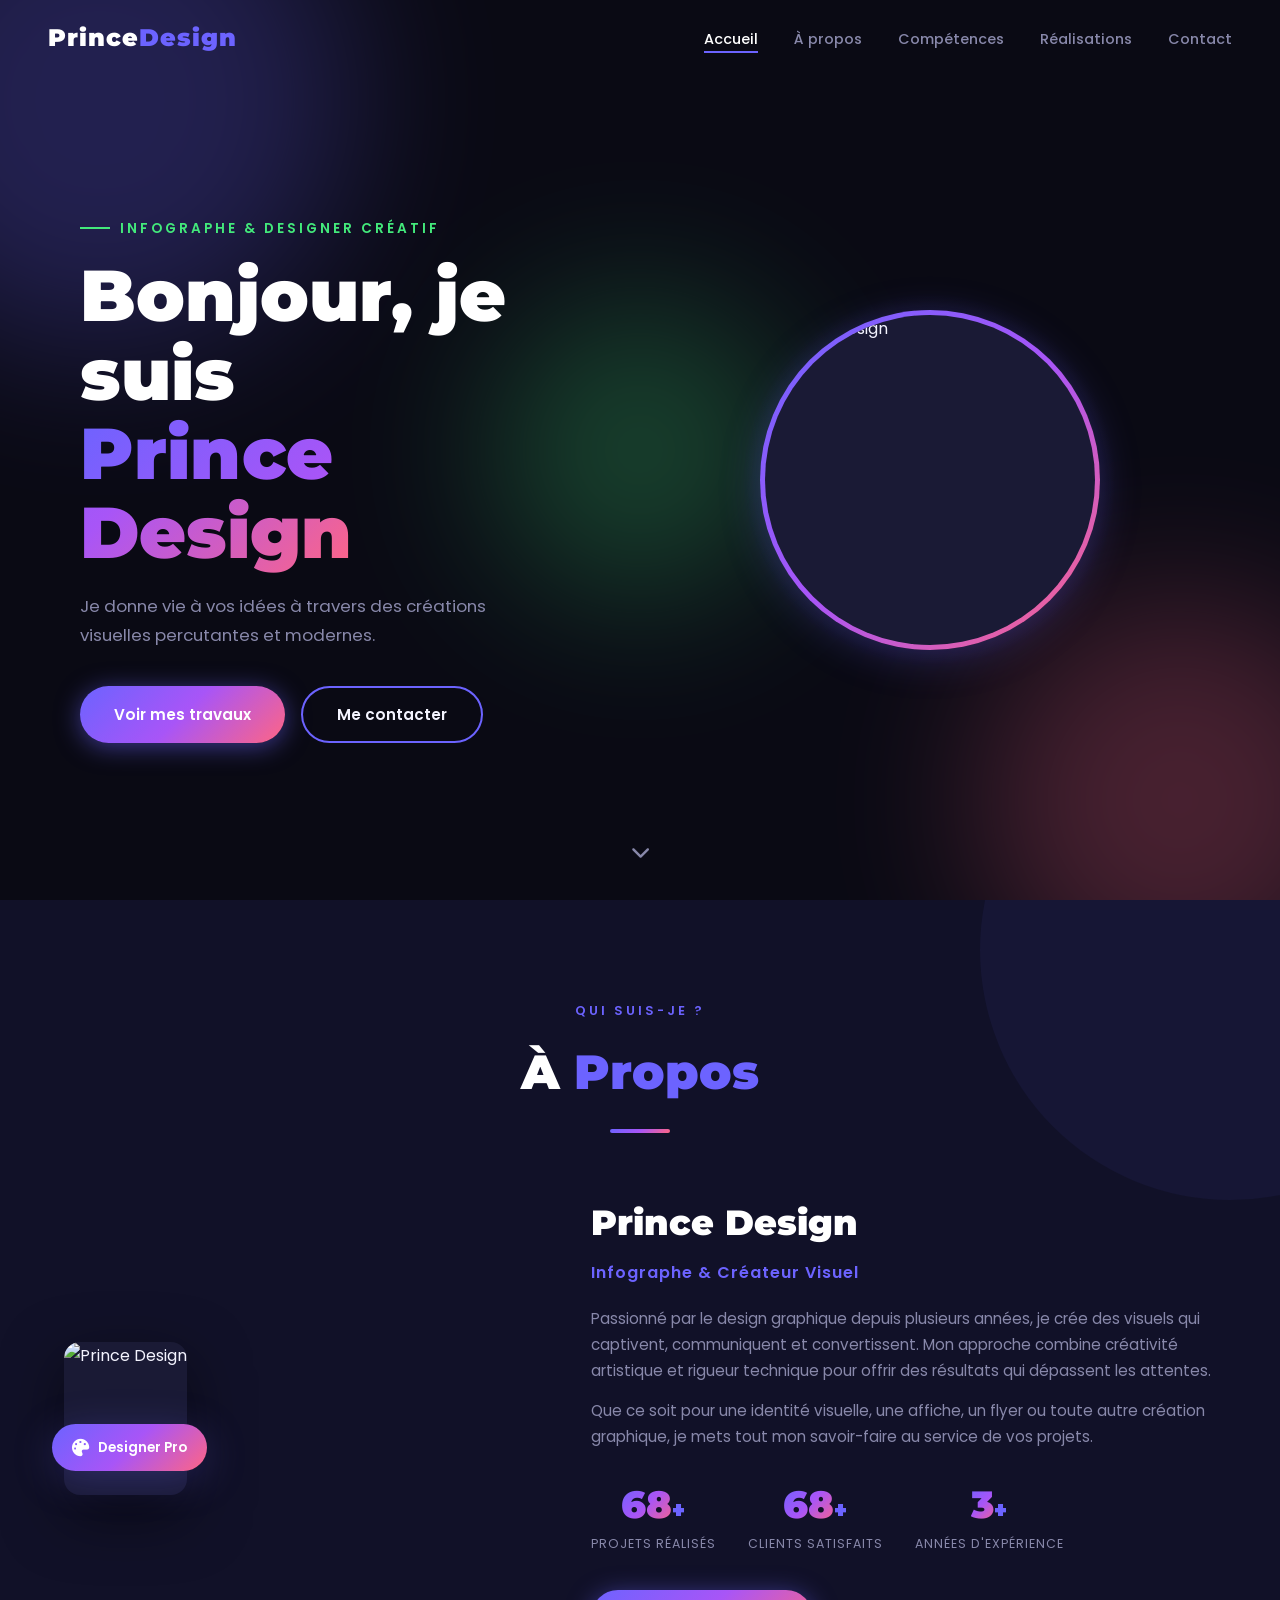
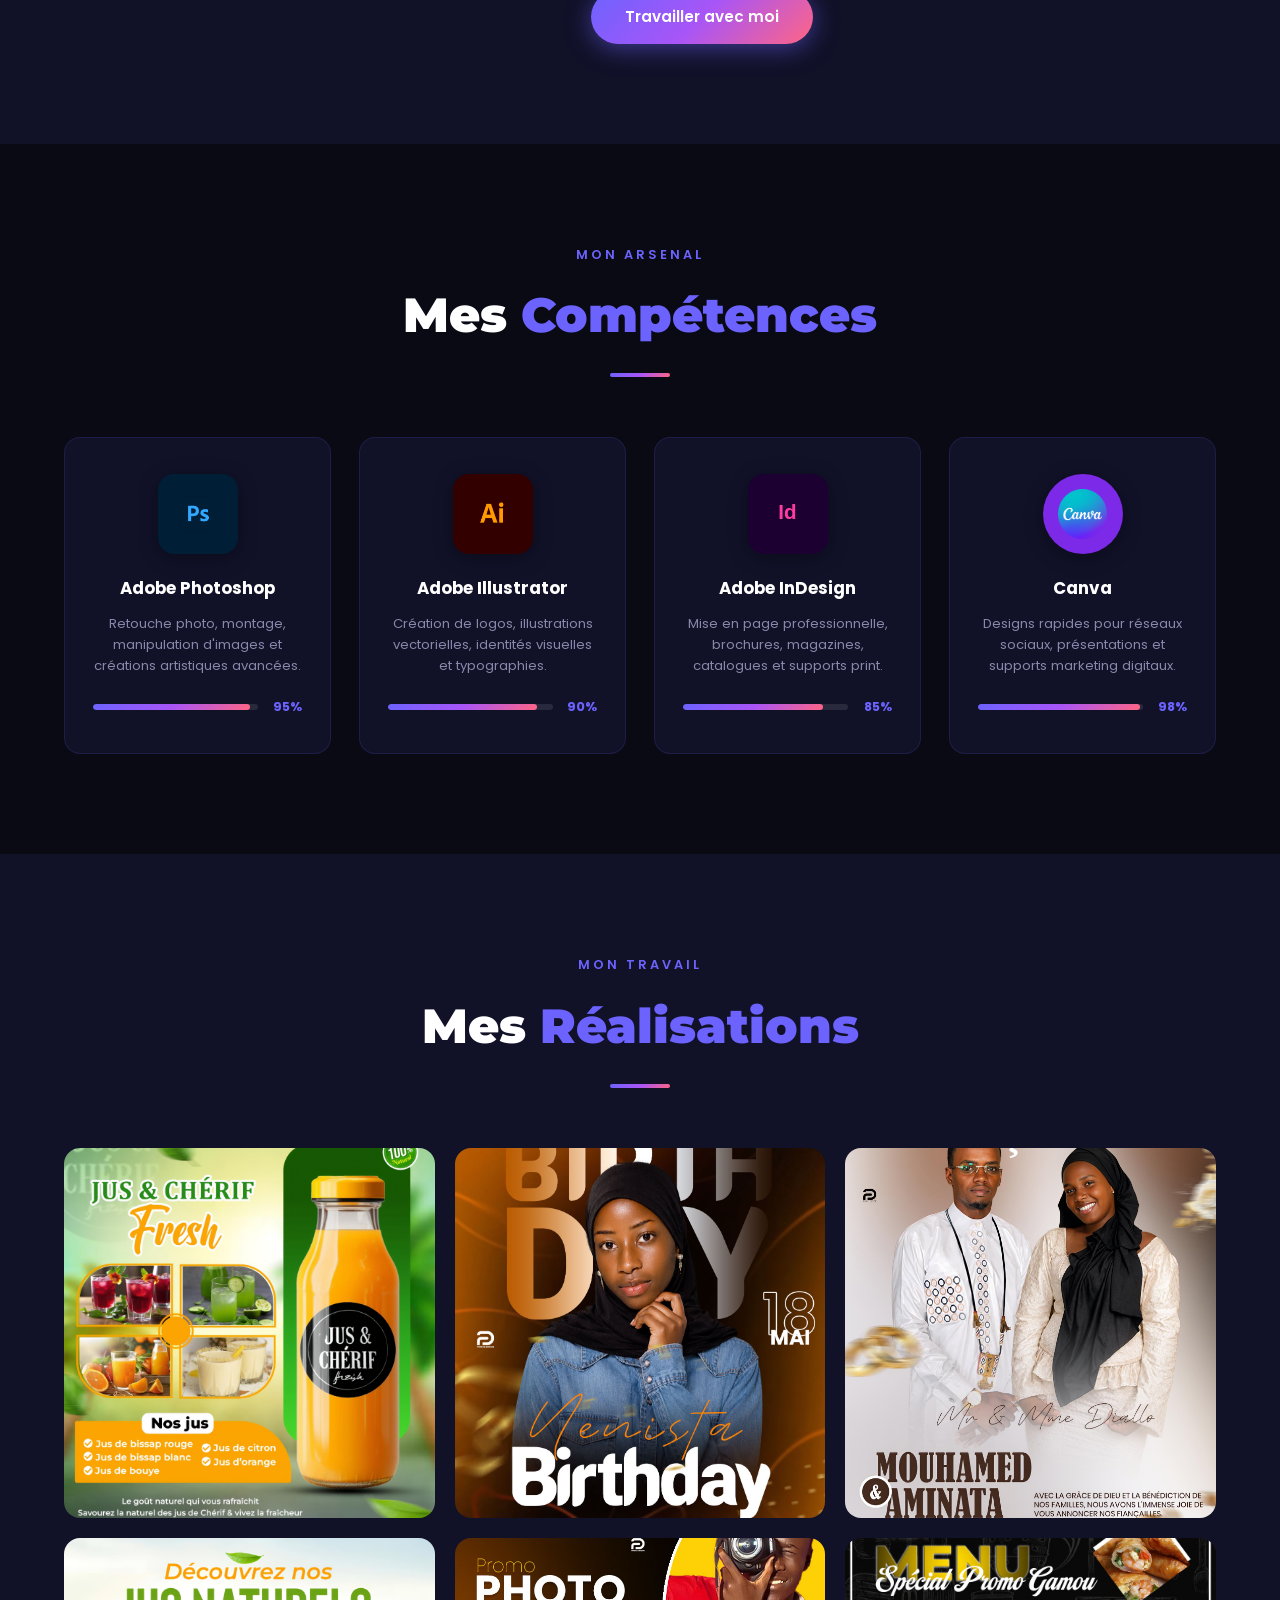
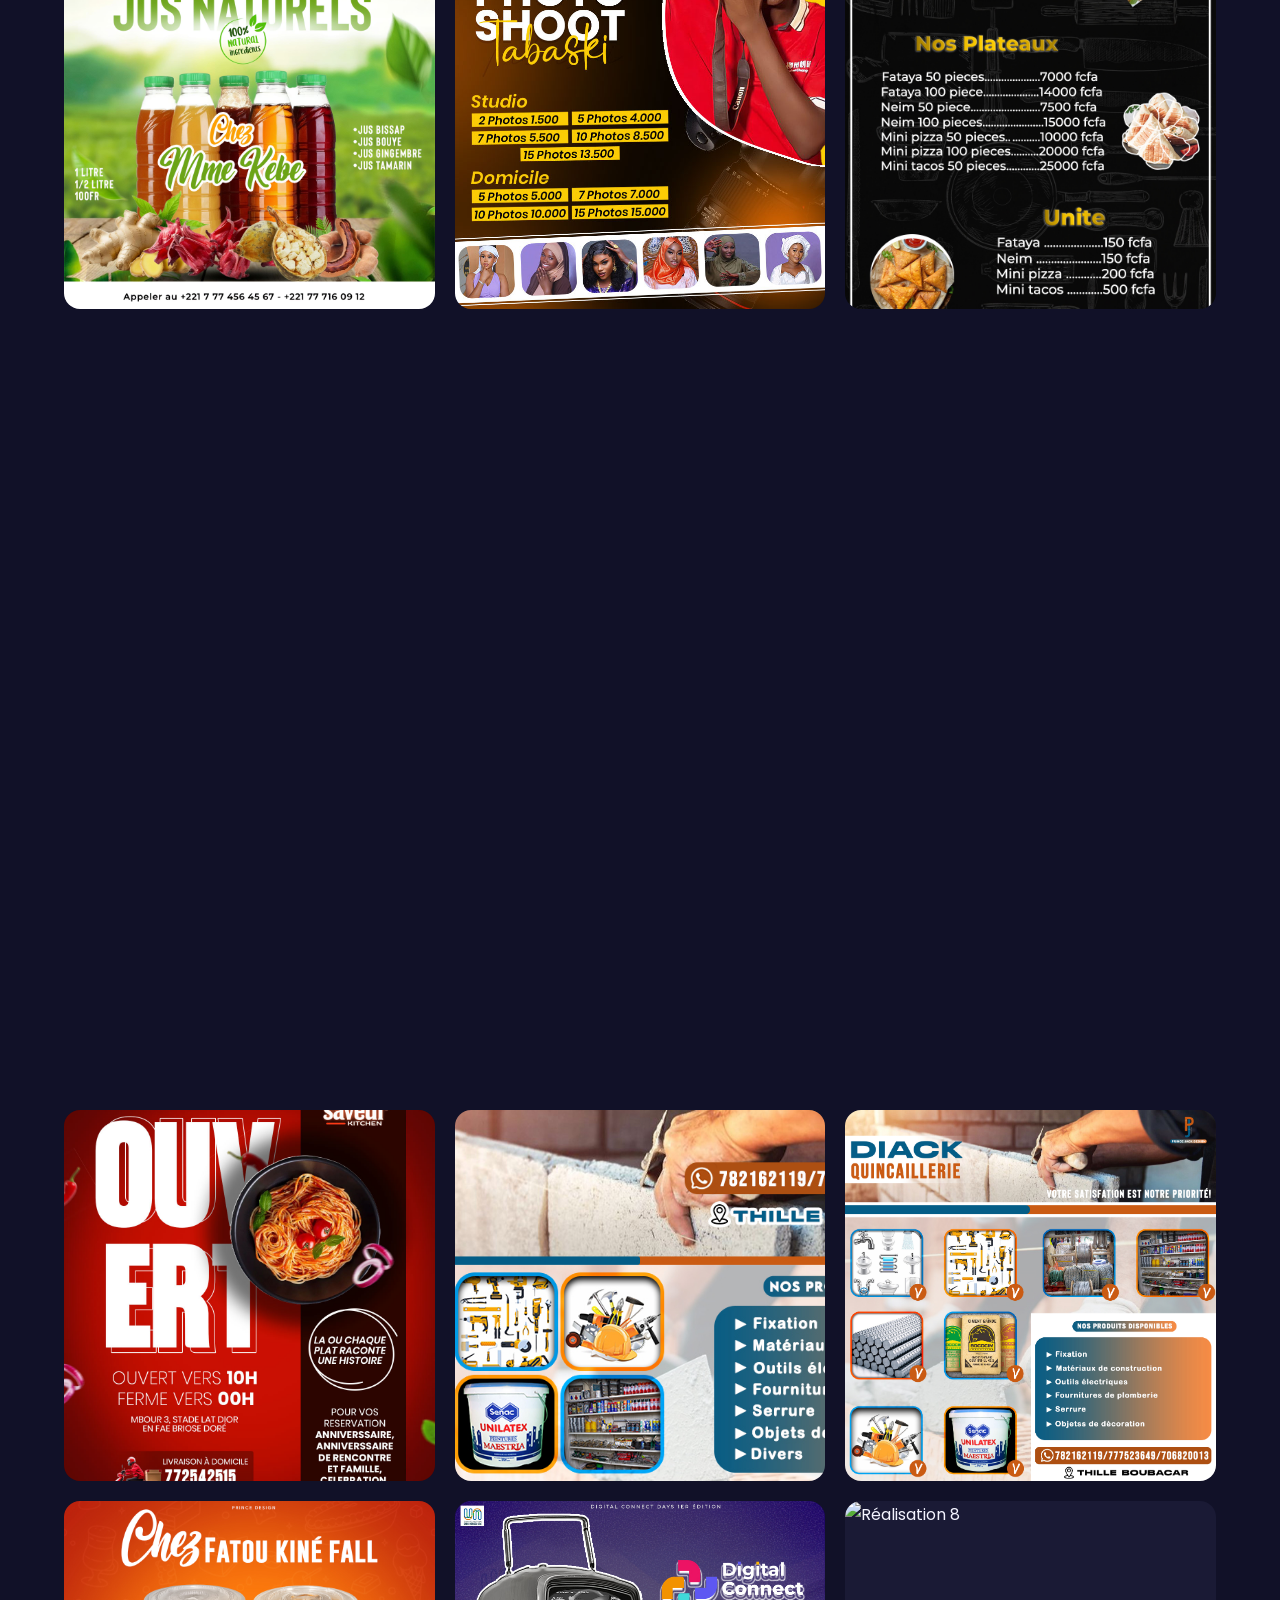
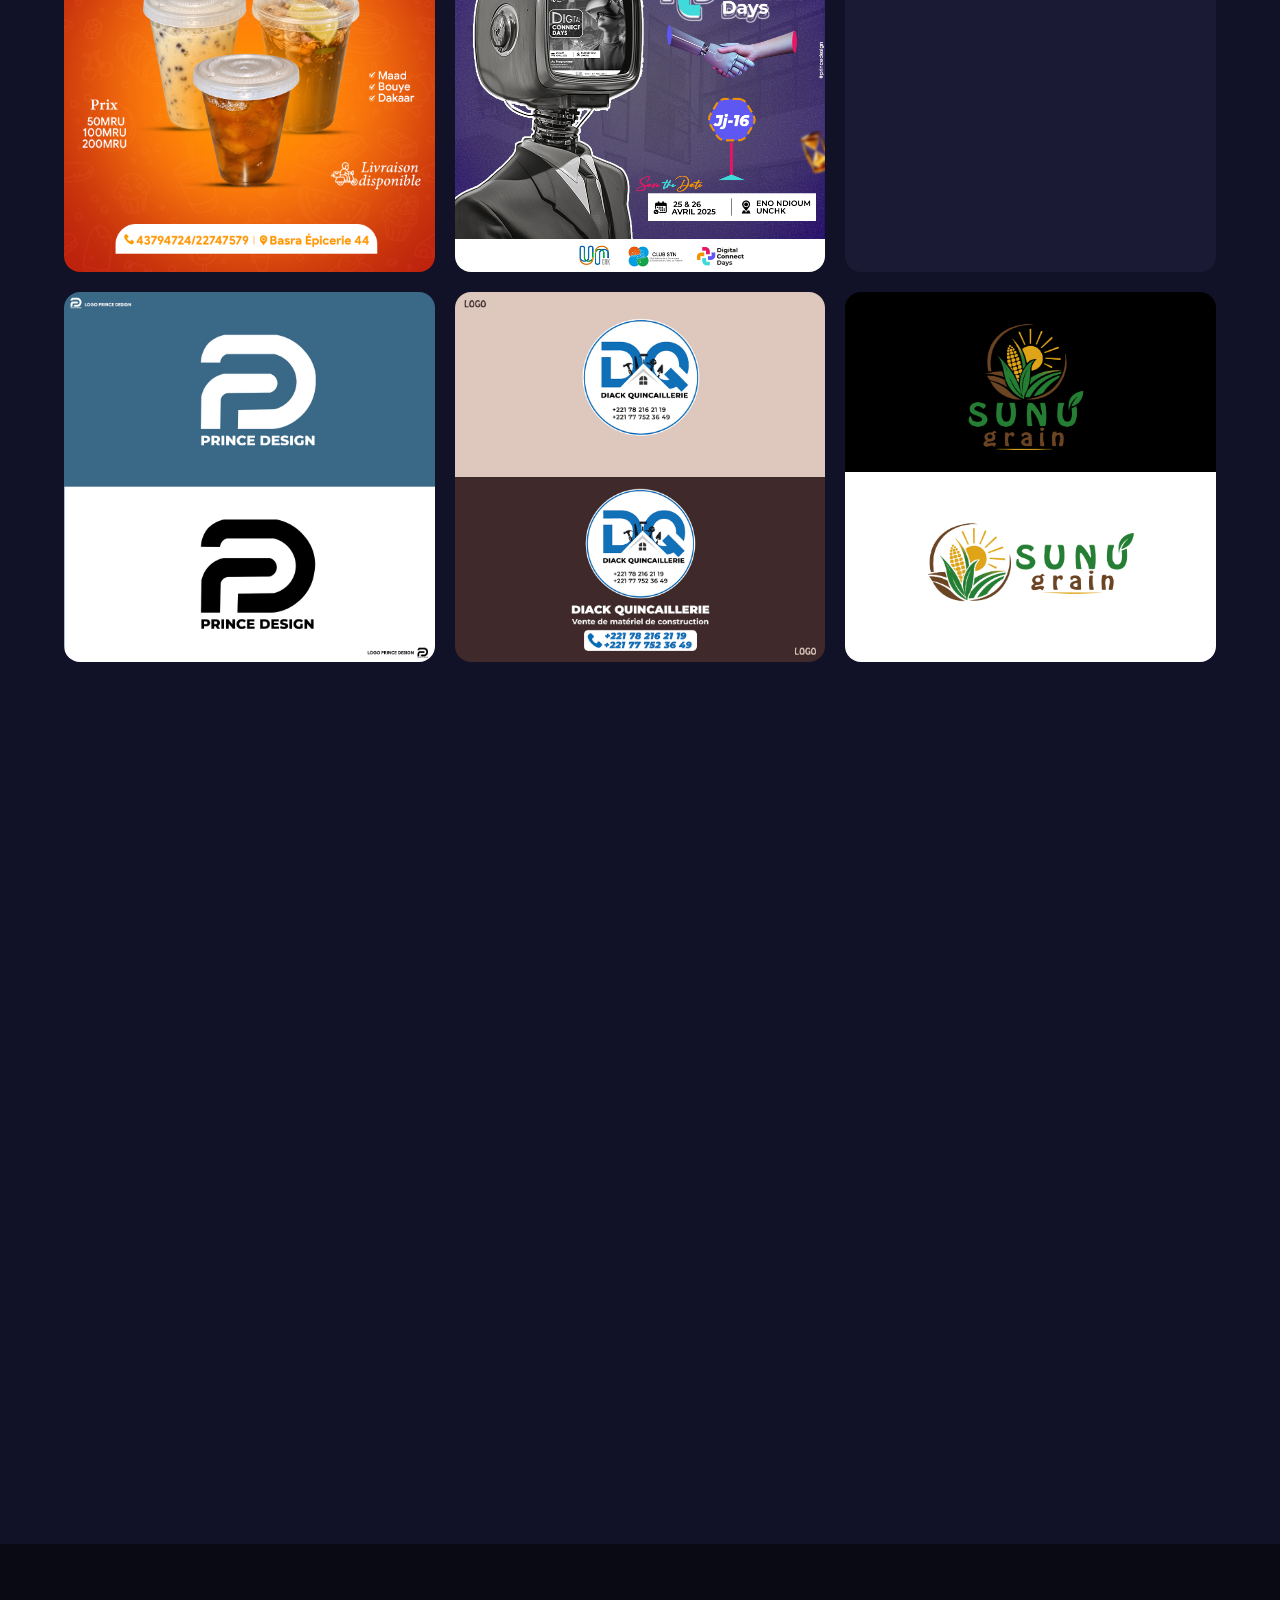
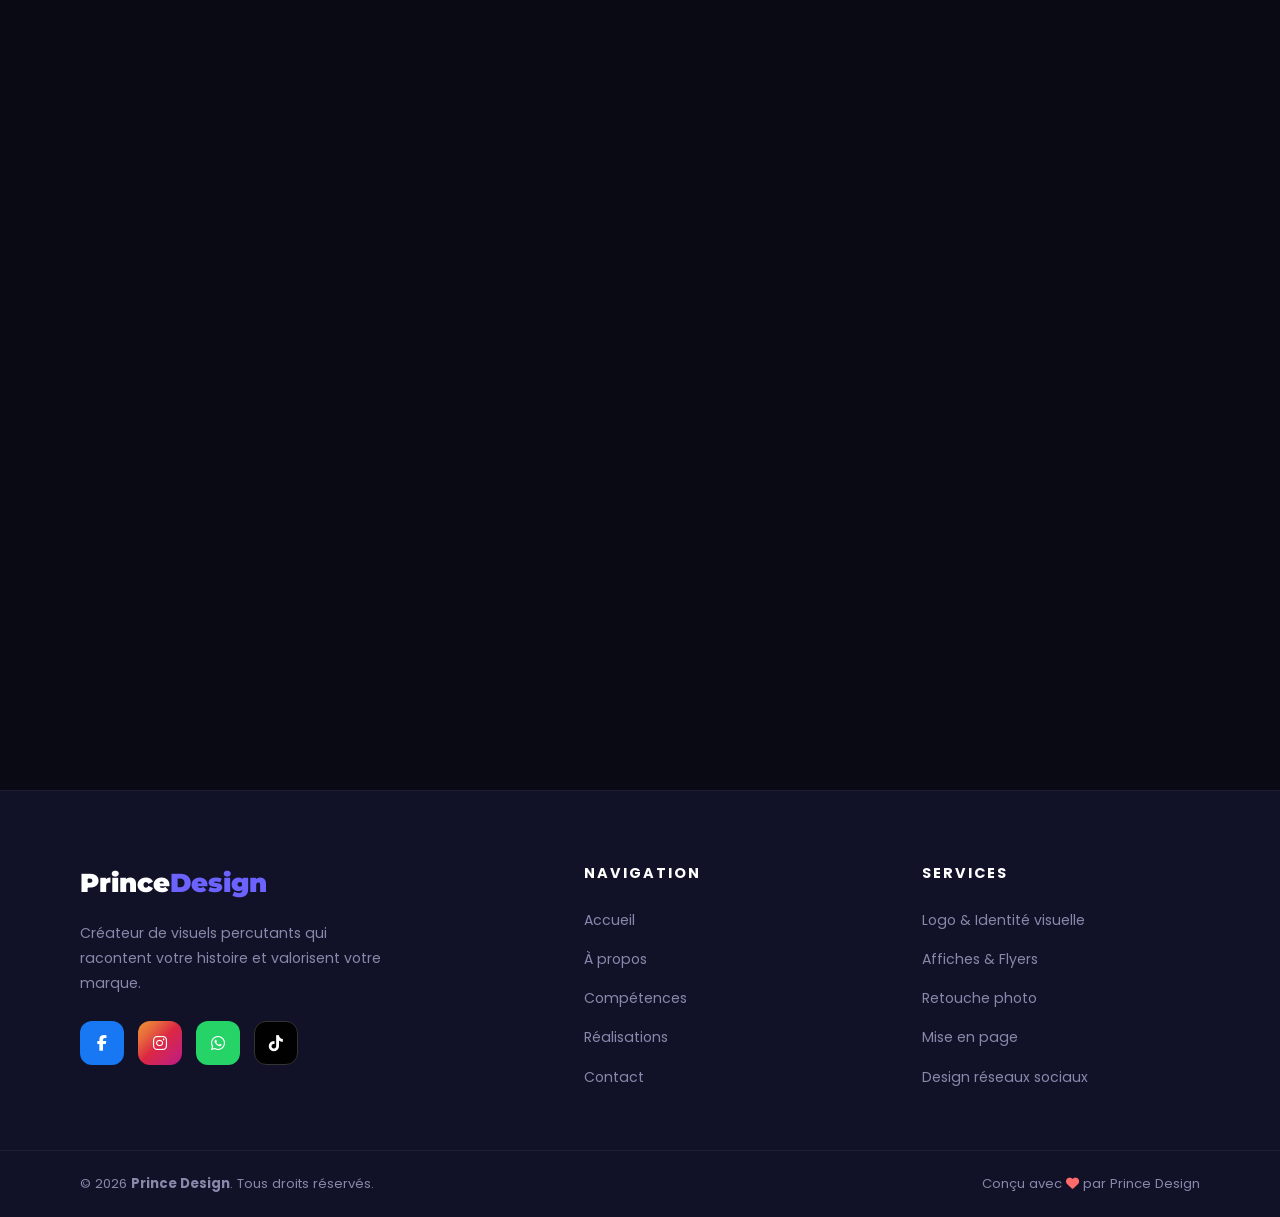
==== index.html @ 91080db5 "Add files via upload" ====
<!DOCTYPE html>
<html lang="fr">
<head>
  <meta charset="UTF-8" />
  <meta name="viewport" content="width=device-width, initial-scale=1.0" />
  <title>Prince Design | Infographe</title>
  <link rel="stylesheet" href="style.css" />
  <link rel="stylesheet" href="https://cdnjs.cloudflare.com/ajax/libs/font-awesome/6.5.0/css/all.min.css" />
  <link href="https://fonts.googleapis.com/css2?family=Poppins:wght@300;400;600;700;900&family=Montserrat:wght@400;700;900&display=swap" rel="stylesheet" />
  <link rel="stylesheet" href="styles.css">
</head>
<body>

  <!-- ===== NAVBAR ===== -->
  <nav class="navbar" id="navbar">
    <div class="nav-logo">Prince<span>Design</span></div>
    <ul class="nav-links" id="navLinks">
      <li><a href="#hero">Accueil</a></li>
      <li><a href="#about">À propos</a></li>
      <li><a href="#skills">Compétences</a></li>
      <li><a href="#portfolio">Réalisations</a></li>
      <li><a href="#contact">Contact</a></li>
    </ul>
    <div class="burger" id="burger">
      <span></span><span></span><span></span>
    </div>
  </nav>

  <!-- ===== HERO ===== -->
  <section class="hero" id="hero">
    <div class="hero-bg-shapes">
      <div class="shape shape-1"></div>
      <div class="shape shape-2"></div>
      <div class="shape shape-3"></div>
    </div>
    <div class="hero-content">
      <p class="hero-tag">Infographe &amp; Designer Créatif</p>
      <h1>Bonjour, je suis<br /><span>Prince Design</span></h1>
      <p class="hero-sub">Je donne vie à vos idées à travers des créations visuelles percutantes et modernes.</p>
      <div class="hero-btns">
        <a href="#portfolio" class="btn btn-primary">Voir mes travaux</a>
        <a href="#contact" class="btn btn-outline">Me contacter</a>
      </div>
    </div>
    <div class="hero-image-wrap">
      <div class="hero-glow"></div>
      <div class="hero-photo-border">
        <img src="image/IMG_2492.PNG" alt="Prince Design" class="hero-photo" id="heroPhoto" />
      </div>
    </div>
    <a href="#about" class="scroll-down"><i class="fas fa-chevron-down"></i></a>
  </section>

  <!-- ===== À PROPOS ===== -->
  <section class="about" id="about">
    <div class="container">
      <div class="section-header reveal">
        <span class="section-tag">Qui suis-je ?</span>
        <h2>À <span>Propos</span></h2>
        <div class="underline"></div>
      </div>
      <div class="about-grid">
        <div class="about-photo-col reveal">
          <div class="about-photo-frame">
            <img src="image/IMG_2492.PNG" alt="Prince Design" class="about-photo" />
            <div class="about-badge">
              <i class="fas fa-palette"></i>
              <span>Designer Pro</span>
            </div>
          </div>
        </div>
        <div class="about-text-col reveal">
          <h3>Prince Design</h3>
          <p class="about-role">Infographe &amp; Créateur Visuel</p>
          <p class="about-desc">
            Passionné par le design graphique depuis plusieurs années, je crée des visuels qui captivent,
            communiquent et convertissent. Mon approche combine créativité artistique et rigueur technique
            pour offrir des résultats qui dépassent les attentes.
          </p>
          <p class="about-desc">
            Que ce soit pour une identité visuelle, une affiche, un flyer ou toute autre création graphique,
            je mets tout mon savoir-faire au service de vos projets.
          </p>
          <div class="about-stats">
            <div class="stat-item">
              <span class="stat-num" data-target="80">0</span><span class="stat-plus">+</span>
              <p>Projets réalisés</p>
            </div>
            <div class="stat-item">
              <span class="stat-num" data-target="80">0</span><span class="stat-plus">+</span>
              <p>Clients satisfaits</p>
            </div>
            <div class="stat-item">
              <span class="stat-num" data-target="4">0</span><span class="stat-plus">+</span>
              <p>Années d'expérience</p>
            </div>
          </div>
          <a href="#contact" class="btn btn-primary">Travailler avec moi</a>
        </div>
      </div>
    </div>
  </section>

  <!-- ===== COMPÉTENCES ===== -->
  <section class="skills" id="skills">
    <div class="container">
      <div class="section-header reveal">
        <span class="section-tag">Mon Arsenal</span>
        <h2>Mes <span>Compétences</span></h2>
        <div class="underline"></div>
      </div>
      <div class="skills-grid">

        <!-- Photoshop -->
        <div class="skill-card reveal">
          <div class="skill-icon ps-icon">
            <img src="image/Photshop.png" alt="Adobe Photoshop" width="54" height="54" />
          </div>
          <h4>Adobe Photoshop</h4>
          <p>Retouche photo, montage, manipulation d'images et créations artistiques avancées.</p>
          <div class="skill-bar-wrap">
            <div class="skill-bar" data-width="95">
              <div class="skill-progress"></div>
            </div>
            <span class="skill-percent">95%</span>
          </div>
        </div>

        <!-- Illustrator -->
        <div class="skill-card reveal">
          <div class="skill-icon ai-icon">
            <img src="image/Illustrator.png" alt="Adobe Illustrator" width="54" height="54" />
          </div>
          <h4>Adobe Illustrator</h4>
          <p>Création de logos, illustrations vectorielles, identités visuelles et typographies.</p>
          <div class="skill-bar-wrap">
            <div class="skill-bar" data-width="90">
              <div class="skill-progress"></div>
            </div>
            <span class="skill-percent">90%</span>
          </div>
        </div>

        <!-- InDesign -->
        <div class="skill-card reveal">
          <div class="skill-icon id-icon">
            <img src="image/indesign.svg" alt="Adobe InDesign" width="54" height="54" />
          </div>
          <h4>Adobe InDesign</h4>
          <p>Mise en page professionnelle, brochures, magazines, catalogues et supports print.</p>
          <div class="skill-bar-wrap">
            <div class="skill-bar" data-width="85">
              <div class="skill-progress"></div>
            </div>
            <span class="skill-percent">85%</span>
          </div>
        </div>

        <!-- Canva -->
        <div class="skill-card reveal">
          <div class="skill-icon canva-icon">
            <img src="image/canva.png" alt="Canva" width="54" height="54" />
          </div>
          <h4>Canva</h4>
          <p>Designs rapides pour réseaux sociaux, présentations et supports marketing digitaux.</p>
          <div class="skill-bar-wrap">
            <div class="skill-bar" data-width="98">
              <div class="skill-progress"></div>
            </div>
            <span class="skill-percent">98%</span>
          </div>
        </div>

      </div>
    </div>
  </section>

  <!-- ===== RÉALISATIONS ===== -->
  <section class="portfolio" id="portfolio">
    <div class="container">
      <div class="section-header reveal">
        <span class="section-tag">Mon Travail</span>
        <h2>Mes <span>Réalisations</span></h2>
        <div class="underline"></div>
      </div>
      <div class="portfolio-grid">
        <div class="portfolio-item reveal">
          <img src="image/jus sserif.jpeg" alt="Réalisation 1" />
          <div class="portfolio-overlay">
            <i class="fas fa-expand-alt"></i>
          </div>
        </div>
        <div class="portfolio-item reveal">
          <img src="image/VBB.jpg" alt="Réalisation 2" />
          <div class="portfolio-overlay">
            <i class="fas fa-expand-alt"></i>
          </div>
        </div>
        <div class="portfolio-item reveal">
          <img src="image/event.jpeg" alt="Réalisation 3" />
          <div class="portfolio-overlay">
            <i class="fas fa-expand-alt"></i>
          </div>
        </div>
        <div class="portfolio-item reveal">
          <img src="image/jus aicha.jpeg" alt="Réalisation 4" />
          <div class="portfolio-overlay">
            <i class="fas fa-expand-alt"></i>
          </div>
        </div>
        <div class="portfolio-item reveal">
          <img src="image/shhot.jpg" alt="Réalisation 5" />
          <div class="portfolio-overlay">
            <i class="fas fa-expand-alt"></i>
          </div>
        </div>
        <div class="portfolio-item reveal">
          <img src="image/Amdyy.jpg" alt="Réalisation 6" />
          <div class="portfolio-overlay">
            <i class="fas fa-expand-alt"></i>
          </div>
        </div>
        <div class="portfolio-item reveal">
          <img src="image/annifff.jpg" alt="Réalisation 7" />
          <div class="portfolio-overlay">
            <i class="fas fa-expand-alt"></i>
          </div>
        </div>
        <div class="portfolio-item reveal">
          <img src="image/Makup copie.jpg" alt="Réalisation 8" />
          <div class="portfolio-overlay">
            <i class="fas fa-expand-alt"></i>
          </div>
        </div>
        <div class="portfolio-item reveal">
          <img src="image/Badiane.jpg" alt="Réalisation 9" />
          <div class="portfolio-overlay">
            <i class="fas fa-expand-alt"></i>
          </div>
        </div>

        <div class="portfolio-item reveal">
          <img src="image/Ndey-Ba.jpg" alt="Réalisation 8" />
          <div class="portfolio-overlay">
            <i class="fas fa-expand-alt"></i>
          </div>
        </div>

        <div class="portfolio-item reveal">
          <img src="image/labay.jpg" alt="Réalisation 8" />
          <div class="portfolio-overlay">
            <i class="fas fa-expand-alt"></i>
          </div>
        </div>

        <div class="portfolio-item reveal">
          <img src="image/nourou copie.jpg" alt="Réalisation 8" />
          <div class="portfolio-overlay">
            <i class="fas fa-expand-alt"></i>
          </div>
        </div>

        <div class="portfolio-item reveal">
          <img src="image/resto.jpeg" alt="Réalisation 8" />
          <div class="portfolio-overlay">
            <i class="fas fa-expand-alt"></i>
          </div>
        </div>

        <div class="portfolio-item reveal">
          <img src="image/Alzo Boss 1.jpg" alt="Réalisation 8" />
          <div class="portfolio-overlay">
            <i class="fas fa-expand-alt"></i>
          </div>
        </div>

        <div class="portfolio-item reveal">
          <img src="image/Alzo Boss 2.jpg" alt="Réalisation 8" />
          <div class="portfolio-overlay">
            <i class="fas fa-expand-alt"></i>
          </div>
        </div>

        <div class="portfolio-item reveal">
          <img src="image/Madd.jpg" alt="Réalisation 8" />
          <div class="portfolio-overlay">
            <i class="fas fa-expand-alt"></i>
          </div>
        </div>

        <div class="portfolio-item reveal">
          <img src="image/Save the Date 1.jpg" alt="Réalisation 8" />
          <div class="portfolio-overlay">
            <i class="fas fa-expand-alt"></i>
          </div>
        </div>

        <div class="portfolio-item reveal">
          <img src="image/Shooting.jpg" alt="Réalisation 8" />
          <div class="portfolio-overlay">
            <i class="fas fa-expand-alt"></i>
          </div>

          <div class="portfolio-item reveal">
          <img src="image/dddd.jpg" alt="Réalisation 8" />
          <div class="portfolio-overlay">
            <i class="fas fa-expand-alt"></i>
          </div>
        </div>
        </div>

        <div class="portfolio-item reveal">
          <img src="image/loh.jpg" alt="Réalisation 8" />
          <div class="portfolio-overlay">
            <i class="fas fa-expand-alt"></i>
          </div>
        </div>

        <div class="portfolio-item reveal">
          <img src="image/dddd.jpg" alt="Réalisation 8" />
          <div class="portfolio-overlay">
            <i class="fas fa-expand-alt"></i>
          </div>
        </div>

        <div class="portfolio-item reveal">
          <img src="image/Plan de travail 3.jpg" alt="Réalisation 8" />
          <div class="portfolio-overlay">
            <i class="fas fa-expand-alt"></i>
          </div>
        </div>

        <div class="portfolio-item reveal">
          <img src="image/Plan-de-travail-3.3.jpg" alt="Réalisation 8" />
          <div class="portfolio-overlay">
            <i class="fas fa-expand-alt"></i>
          </div>
        </div>

        <div class="portfolio-item reveal">
          <img src="image/debat.jpg" alt="Réalisation 8" />
          <div class="portfolio-overlay">
            <i class="fas fa-expand-alt"></i>
          </div>
        </div>

        <div class="portfolio-item reveal">
          <img src="image/plaidoirie.jpg" alt="Réalisation 8" />
          <div class="portfolio-overlay">
            <i class="fas fa-expand-alt"></i>
          </div>
        </div>

        <div class="portfolio-item reveal">
          <img src="image/eloquence.jpg" alt="Réalisation 8" />
          <div class="portfolio-overlay">
            <i class="fas fa-expand-alt"></i>
          </div>
        </div>

        <div class="portfolio-item reveal">
          <img src="image/debatton.jpg" alt="Réalisation 8" />
          <div class="portfolio-overlay">
            <i class="fas fa-expand-alt"></i>
          </div>
        </div>

        <div class="portfolio-item reveal">
          <img src="image/stn.jpg" alt="Réalisation 8" />
          <div class="portfolio-overlay">
            <i class="fas fa-expand-alt"></i>
          </div>
        </div>

      </div>
    </div>

    <!-- Lightbox -->
    <div class="lightbox" id="lightbox">
      <button class="lightbox-close" id="lightboxClose"><i class="fas fa-times"></i></button>
      <button class="lightbox-prev" id="lightboxPrev"><i class="fas fa-chevron-left"></i></button>
      <button class="lightbox-next" id="lightboxNext"><i class="fas fa-chevron-right"></i></button>
      <img src="" alt="" id="lightboxImg" />
    </div>
  </section>

  <!-- ===== CONTACT ===== -->
  <section class="contact" id="contact">
    <div class="container">
      <div class="section-header reveal">
        <span class="section-tag">Parlons-en</span>
        <h2>Me <span>Contacter</span></h2>
        <div class="underline"></div>
      </div>
      <div class="contact-grid">
        <div class="contact-info reveal">
          <h3>Démarrons votre projet</h3>
          <p>Vous avez un projet en tête ? N'hésitez pas à me contacter, je serai ravi de discuter avec vous et de vous proposer la meilleure solution créative.</p>
          <div class="contact-items">
            <div class="contact-item">
              <div class="c-icon"><i class="fas fa-envelope"></i></div>
              <div>
                <span>Email</span>
                <p>designprince21@gmail.com</p>
              </div>
            </div>
            <div class="contact-item">
              <div class="c-icon"><i class="fab fa-whatsapp"></i></div>
              <div>
                <span>WhatsApp</span>
                <p>+221 77 254 25 15</p>
              </div>
            </div>
            <div class="contact-item">
              <div class="c-icon"><i class="fas fa-map-marker-alt"></i></div>
              <div>
                <span>Localisation</span>
                <p>Sénégal/Thies</p>
              </div>
            </div>
          </div>
          <div class="contact-socials">
            <a href="#" class="cs-link fb" aria-label="Facebook"><i class="fab fa-facebook-f"></i></a>
            <a href="#" class="cs-link ig" aria-label="Instagram"><i class="fab fa-instagram"></i></a>
            <a href="#" class="cs-link wa" aria-label="WhatsApp"><i class="fab fa-whatsapp"></i></a>
            <a href="#" class="cs-link tt" aria-label="TikTok"><i class="fab fa-tiktok"></i></a>
          </div>
        </div>
        <form class="contact-form reveal" id="contactForm">
          <div class="form-group">
            <input type="text" placeholder="Votre nom" required />
            <label>Votre nom</label>
          </div>
          <div class="form-group">
            <input type="email" placeholder="Votre email" required />
            <label>Votre email</label>
          </div>
          <div class="form-group">
            <input type="text" placeholder="Sujet" required />
            <label>Sujet</label>
          </div>
          <div class="form-group">
            <textarea rows="5" placeholder="Votre message" required></textarea>
            <label>Votre message</label>
          </div>
          <button type="submit" class="btn btn-primary btn-full">
            <span>Envoyer le message</span>
            <i class="fas fa-paper-plane"></i>
          </button>
          <p class="form-success" id="formSuccess">Message envoyé avec succès !</p>
        </form>
      </div>
    </div>
  </section>

  <!-- ===== FOOTER ===== -->
  <footer class="footer">
    <div class="footer-top">
      <div class="footer-brand">
        <div class="footer-logo">Prince<span>Design</span></div>
        <p>Créateur de visuels percutants qui racontent votre histoire et valorisent votre marque.</p>
        <div class="footer-socials">
          <a href="#" class="fs-link fb" aria-label="Facebook" title="Facebook">
            <i class="fab fa-facebook-f"></i>
          </a>
          <a href="#" class="fs-link ig" aria-label="Instagram" title="Instagram">
            <i class="fab fa-instagram"></i>
          </a>
          <a href="#" class="fs-link wa" aria-label="WhatsApp" title="WhatsApp">
            <i class="fab fa-whatsapp"></i>
          </a>
          <a href="#" class="fs-link tt" aria-label="TikTok" title="TikTok">
            <i class="fab fa-tiktok"></i>
          </a>
        </div>
      </div>
      <div class="footer-links-col">
        <h4>Navigation</h4>
        <ul>
          <li><a href="#hero">Accueil</a></li>
          <li><a href="#about">À propos</a></li>
          <li><a href="#skills">Compétences</a></li>
          <li><a href="#portfolio">Réalisations</a></li>
          <li><a href="#contact">Contact</a></li>
        </ul>
      </div>
      <div class="footer-links-col">
        <h4>Services</h4>
        <ul>
          <li><a href="#">Logo &amp; Identité visuelle</a></li>
          <li><a href="#">Affiches &amp; Flyers</a></li>
          <li><a href="#">Retouche photo</a></li>
          <li><a href="#">Mise en page</a></li>
          <li><a href="#">Design réseaux sociaux</a></li>
        </ul>
      </div>
    </div>
    <div class="footer-bottom">
      <p>&copy; 2026 <strong>Prince Design</strong>. Tous droits réservés.</p>
      <p>Conçu avec <i class="fas fa-heart" style="color:#ff6b6b"></i> par Prince Design</p>
    </div>
  </footer>

  <!-- Back to top -->
  <button class="back-top" id="backTop" aria-label="Retour en haut">
    <i class="fas fa-arrow-up"></i>
  </button>

  <script src="script.js"></script>
</body>
</html>
---- styles.css ----
/* ============================================
   PRINCE DESIGN — Portfolio 2026
   style.css
============================================ */

/* ---- Reset & Variables ---- */
*, *::before, *::after { margin: 0; padding: 0; box-sizing: border-box; }

:root {
  --primary:   #6c63ff;
  --secondary: #ff6584;
  --accent:    #43e97b;
  --dark:      #0a0a14;
  --dark2:     #111128;
  --dark3:     #1a1a35;
  --light:     #f4f4ff;
  --gray:      #8888aa;
  --white:     #ffffff;
  --gradient:  linear-gradient(135deg, #6c63ff 0%, #a855f7 50%, #ff6584 100%);
  --gradient2: linear-gradient(135deg, #43e97b 0%, #38f9d7 100%);
  --font:      'Poppins', sans-serif;
  --heading:   'Montserrat', sans-serif;
  --radius:    16px;
  --shadow:    0 8px 40px rgba(108,99,255,.25);
  --trans:     all .4s cubic-bezier(.25,.8,.25,1);
}

html { scroll-behavior: smooth; }

body {
  font-family: var(--font);
  background: var(--dark);
  color: var(--light);
  overflow-x: hidden;
  line-height: 1.7;
}

img { max-width: 100%; display: block; }
a  { text-decoration: none; color: inherit; }
ul { list-style: none; }

.container {
  max-width: 1200px;
  margin: 0 auto;
  padding: 0 24px;
}

/* ---- Scroll bar ---- */
::-webkit-scrollbar { width: 6px; }
::-webkit-scrollbar-track { background: var(--dark); }
::-webkit-scrollbar-thumb { background: var(--primary); border-radius: 3px; }

/* ============================================
   BUTTONS
============================================ */
.btn {
  display: inline-flex;
  align-items: center;
  gap: 8px;
  padding: 14px 34px;
  border-radius: 50px;
  font-weight: 600;
  font-size: .95rem;
  cursor: pointer;
  transition: var(--trans);
  border: none;
  position: relative;
  overflow: hidden;
}
.btn::after {
  content: '';
  position: absolute;
  inset: 0;
  background: rgba(255,255,255,.1);
  transform: scaleX(0);
  transform-origin: left;
  transition: transform .3s ease;
}
.btn:hover::after { transform: scaleX(1); }

.btn-primary {
  background: var(--gradient);
  color: var(--white);
  box-shadow: 0 4px 24px rgba(108,99,255,.5);
}
.btn-primary:hover {
  transform: translateY(-3px);
  box-shadow: 0 8px 32px rgba(108,99,255,.7);
}
.btn-outline {
  background: transparent;
  color: var(--light);
  border: 2px solid var(--primary);
}
.btn-outline:hover {
  background: var(--primary);
  transform: translateY(-3px);
}
.btn-full { width: 100%; justify-content: center; }

/* ============================================
   SECTION HEADER
============================================ */
.section-header {
  text-align: center;
  margin-bottom: 60px;
}
.section-tag {
  font-size: .8rem;
  font-weight: 600;
  letter-spacing: 3px;
  text-transform: uppercase;
  color: var(--primary);
  display: block;
  margin-bottom: 10px;
}
.section-header h2 {
  font-family: var(--heading);
  font-size: clamp(2rem, 5vw, 3rem);
  font-weight: 900;
  color: var(--white);
}
.section-header h2 span { color: var(--primary); }
.underline {
  width: 60px;
  height: 4px;
  background: var(--gradient);
  border-radius: 2px;
  margin: 16px auto 0;
}

/* ============================================
   NAVBAR
============================================ */
.navbar {
  position: fixed;
  top: 0; left: 0; right: 0;
  z-index: 1000;
  display: flex;
  align-items: center;
  justify-content: space-between;
  padding: 18px 48px;
  transition: var(--trans);
}
.navbar.scrolled {
  background: rgba(10,10,20,.92);
  backdrop-filter: blur(20px);
  padding: 12px 48px;
  box-shadow: 0 2px 30px rgba(0,0,0,.4);
}
.nav-logo {
  font-family: var(--heading);
  font-size: 1.5rem;
  font-weight: 900;
  color: var(--white);
  letter-spacing: 1px;
}
.nav-logo span { color: var(--primary); }
.nav-links {
  display: flex;
  gap: 36px;
}
.nav-links a {
  font-size: .9rem;
  font-weight: 500;
  color: var(--gray);
  transition: color .3s;
  position: relative;
}
.nav-links a::after {
  content: '';
  position: absolute;
  bottom: -4px; left: 0;
  width: 0; height: 2px;
  background: var(--primary);
  transition: width .3s;
}
.nav-links a:hover,
.nav-links a.active { color: var(--white); }
.nav-links a:hover::after,
.nav-links a.active::after { width: 100%; }

.burger {
  display: none;
  flex-direction: column;
  gap: 5px;
  cursor: pointer;
  z-index: 1100;
}
.burger span {
  display: block;
  width: 26px; height: 3px;
  background: var(--white);
  border-radius: 2px;
  transition: var(--trans);
}
.burger.open span:nth-child(1) { transform: rotate(45deg) translate(6px,6px); }
.burger.open span:nth-child(2) { opacity: 0; }
.burger.open span:nth-child(3) { transform: rotate(-45deg) translate(6px,-6px); }

/* ============================================
   HERO
============================================ */
.hero {
  min-height: 100vh;
  display: flex;
  align-items: center;
  justify-content: space-between;
  gap: 40px;
  padding: 120px 80px 60px;
  position: relative;
  overflow: hidden;
}

/* Background animated shapes */
.hero-bg-shapes { position: absolute; inset: 0; pointer-events: none; }
.shape {
  position: absolute;
  border-radius: 50%;
  filter: blur(80px);
  opacity: .25;
  animation: float-shape 8s ease-in-out infinite;
}
.shape-1 {
  width: 500px; height: 500px;
  background: var(--primary);
  top: -150px; left: -150px;
  animation-delay: 0s;
}
.shape-2 {
  width: 400px; height: 400px;
  background: var(--secondary);
  bottom: -100px; right: -100px;
  animation-delay: 2s;
}
.shape-3 {
  width: 300px; height: 300px;
  background: var(--accent);
  top: 50%; left: 50%;
  transform: translate(-50%,-50%);
  animation-delay: 4s;
}
@keyframes float-shape {
  0%,100% { transform: scale(1) translate(0,0); }
  50% { transform: scale(1.1) translate(20px,-20px); }
}

.hero-content {
  flex: 1;
  max-width: 600px;
  z-index: 2;
  animation: slide-in-left .9s ease both;
}
@keyframes slide-in-left {
  from { opacity:0; transform: translateX(-60px); }
  to   { opacity:1; transform: translateX(0); }
}
.hero-tag {
  font-size: .85rem;
  font-weight: 600;
  letter-spacing: 3px;
  text-transform: uppercase;
  color: var(--accent);
  margin-bottom: 16px;
  display: flex;
  align-items: center;
  gap: 10px;
}
.hero-tag::before {
  content: '';
  display: inline-block;
  width: 30px; height: 2px;
  background: var(--accent);
}
.hero-content h1 {
  font-family: var(--heading);
  font-size: clamp(2.4rem, 6vw, 4.5rem);
  font-weight: 900;
  line-height: 1.1;
  color: var(--white);
  margin-bottom: 20px;
}
.hero-content h1 span {
  background: var(--gradient);
  -webkit-background-clip: text;
  -webkit-text-fill-color: transparent;
  background-clip: text;
}
.hero-sub {
  font-size: 1.05rem;
  color: var(--gray);
  max-width: 480px;
  margin-bottom: 36px;
}
.hero-btns { display: flex; gap: 16px; flex-wrap: wrap; }

/* Hero photo */
.hero-image-wrap {
  flex: 1;
  display: flex;
  justify-content: center;
  align-items: center;
  z-index: 2;
  animation: slide-in-right .9s ease both;
  position: relative;
}
@keyframes slide-in-right {
  from { opacity:0; transform: translateX(60px); }
  to   { opacity:1; transform: translateX(0); }
}
.hero-glow {
  position: absolute;
  width: 380px; height: 380px;
  border-radius: 50%;
  background: radial-gradient(circle, rgba(108,99,255,.5) 0%, transparent 70%);
  animation: pulse-glow 3s ease-in-out infinite;
}
@keyframes pulse-glow {
  0%,100% { transform: scale(1); opacity: .6; }
  50% { transform: scale(1.15); opacity: 1; }
}
.hero-photo-border {
  width: 340px; height: 340px;
  border-radius: 50%;
  padding: 5px;
  background: var(--gradient);
  box-shadow: var(--shadow);
  animation: rotate-border 8s linear infinite;
  position: relative;
  z-index: 1;
}
@keyframes rotate-border {
  from { box-shadow: 0 0 0 0 rgba(108,99,255,.6), 0 0 60px rgba(168,85,247,.4); }
  50%  { box-shadow: 0 0 40px 10px rgba(108,99,255,.4), 0 0 80px rgba(255,101,132,.4); }
  to   { box-shadow: 0 0 0 0 rgba(108,99,255,.6), 0 0 60px rgba(168,85,247,.4); }
}
.hero-photo {
  width: 100%; height: 100%;
  border-radius: 50%;
  object-fit: cover;
  object-position: top;
  background: var(--dark3);
}

.scroll-down {
  position: absolute;
  bottom: 30px; left: 50%;
  transform: translateX(-50%);
  color: var(--gray);
  font-size: 1.2rem;
  animation: bounce 2s infinite;
  z-index: 2;
}
@keyframes bounce {
  0%,100% { transform: translateX(-50%) translateY(0); }
  50% { transform: translateX(-50%) translateY(10px); }
}

/* ============================================
   ABOUT
============================================ */
.about {
  padding: 100px 0;
  background: var(--dark2);
  position: relative;
  overflow: hidden;
}
.about::before {
  content: '';
  position: absolute;
  top: -200px; right: -200px;
  width: 500px; height: 500px;
  border-radius: 50%;
  background: rgba(108,99,255,.06);
  pointer-events: none;
}
.about-grid {
  display: grid;
  grid-template-columns: 1fr 1.4fr;
  gap: 80px;
  align-items: center;
}
.about-photo-frame {
  position: relative;
  display: inline-block;
}
.about-photo {
  width: 100%;
  max-width: 380px;
  border-radius: var(--radius);
  object-fit: cover;
  aspect-ratio: 4/5;
  background: var(--dark3);
  box-shadow: 0 20px 60px rgba(0,0,0,.5);
  transition: var(--trans);
}
.about-photo:hover { transform: scale(1.02) rotate(-1deg); }
.about-badge {
  position: absolute;
  bottom: 24px; right: -20px;
  background: var(--gradient);
  padding: 12px 20px;
  border-radius: 50px;
  display: flex;
  align-items: center;
  gap: 8px;
  font-size: .85rem;
  font-weight: 600;
  color: var(--white);
  box-shadow: var(--shadow);
  white-space: nowrap;
}
.about-badge i { font-size: 1.1rem; }

.about-text-col h3 {
  font-family: var(--heading);
  font-size: 2.2rem;
  font-weight: 900;
  color: var(--white);
  margin-bottom: 6px;
}
.about-role {
  color: var(--primary);
  font-weight: 600;
  font-size: 1rem;
  letter-spacing: 1px;
  margin-bottom: 20px;
}
.about-desc {
  color: var(--gray);
  margin-bottom: 14px;
  font-size: .95rem;
}
.about-stats {
  display: flex;
  gap: 32px;
  margin: 36px 0;
  flex-wrap: wrap;
}
.stat-item { text-align: center; }
.stat-num {
  font-family: var(--heading);
  font-size: 2.4rem;
  font-weight: 900;
  background: var(--gradient);
  -webkit-background-clip: text;
  -webkit-text-fill-color: transparent;
  background-clip: text;
  line-height: 1;
}
.stat-plus {
  font-size: 1.4rem;
  font-weight: 900;
  color: var(--primary);
}
.stat-item p {
  font-size: .78rem;
  color: var(--gray);
  text-transform: uppercase;
  letter-spacing: 1px;
  margin-top: 4px;
}

/* ============================================
   SKILLS
============================================ */
.skills {
  padding: 100px 0;
  background: var(--dark);
}
.skills-grid {
  display: grid;
  grid-template-columns: repeat(auto-fit, minmax(240px, 1fr));
  gap: 28px;
}
.skill-card {
  background: var(--dark2);
  border: 1px solid rgba(108,99,255,.15);
  border-radius: var(--radius);
  padding: 36px 28px;
  text-align: center;
  transition: var(--trans);
  position: relative;
  overflow: hidden;
}
.skill-card::before {
  content: '';
  position: absolute;
  inset: 0;
  background: var(--gradient);
  opacity: 0;
  transition: opacity .4s;
  z-index: 0;
}
.skill-card:hover { transform: translateY(-10px); box-shadow: var(--shadow); border-color: transparent; }
.skill-card:hover::before { opacity: .07; }
.skill-card > * { position: relative; z-index: 1; }

.skill-icon {
  width: 80px; height: 80px;
  border-radius: var(--radius);
  display: flex;
  align-items: center;
  justify-content: center;
  margin: 0 auto 20px;
  box-shadow: 0 4px 20px rgba(0,0,0,.3);
}
/* Logos dans les boîtes de compétences : centrage et échelle cohérents */
.skill-icon img {
  max-width: 62%;
  max-height: 62%;
  display: block;
  object-fit: contain;
}
.ps-icon   { background: #001E36; }
.ai-icon   { background: #330000; }
.id-icon   { background: #1C0032; }
.canva-icon { background: #7D2AE8; border-radius: 50%; }

.skill-card h4 {
  font-size: 1.05rem;
  font-weight: 700;
  color: var(--white);
  margin-bottom: 10px;
}
.skill-card p {
  font-size: .82rem;
  color: var(--gray);
  margin-bottom: 20px;
  line-height: 1.6;
}
.skill-bar-wrap {
  display: flex;
  align-items: center;
  gap: 10px;
}
.skill-bar {
  flex: 1;
  height: 6px;
  background: rgba(255,255,255,.1);
  border-radius: 3px;
  overflow: hidden;
}
.skill-progress {
  height: 100%;
  width: 0;
  border-radius: 3px;
  background: var(--gradient);
  transition: width 1.4s cubic-bezier(.25,.8,.25,1);
}
.skill-percent {
  font-size: .8rem;
  font-weight: 700;
  color: var(--primary);
  min-width: 34px;
  text-align: right;
}

/* ============================================
   PORTFOLIO
============================================ */
.portfolio {
  padding: 100px 0;
  background: var(--dark2);
}
.portfolio-grid {
  display: grid;
  grid-template-columns: repeat(3, 1fr);
  gap: 20px;
}
.portfolio-item {
  position: relative;
  border-radius: var(--radius);
  overflow: hidden;
  aspect-ratio: 1/1;
  cursor: pointer;
  background: var(--dark3);
}
.portfolio-item img {
  width: 100%; height: 100%;
  object-fit: cover;
  transition: transform .5s ease;
}
.portfolio-overlay {
  position: absolute;
  inset: 0;
  background: rgba(108,99,255,.75);
  display: flex;
  align-items: center;
  justify-content: center;
  opacity: 0;
  transition: opacity .35s ease;
  backdrop-filter: blur(4px);
}
.portfolio-overlay i {
  font-size: 2rem;
  color: var(--white);
  transform: scale(.7);
  transition: transform .35s ease;
}
.portfolio-item:hover .portfolio-overlay { opacity: 1; }
.portfolio-item:hover .portfolio-overlay i { transform: scale(1); }
.portfolio-item:hover img { transform: scale(1.08); }

/* Lightbox */
.lightbox {
  display: none;
  position: fixed;
  inset: 0;
  z-index: 9999;
  background: rgba(0,0,0,.92);
  align-items: center;
  justify-content: center;
  backdrop-filter: blur(10px);
}
.lightbox.active { display: flex; }
.lightbox img {
  max-width: 90vw;
  max-height: 85vh;
  border-radius: var(--radius);
  box-shadow: 0 0 60px rgba(108,99,255,.4);
  animation: zoom-in .3s ease;
}
@keyframes zoom-in {
  from { transform: scale(.85); opacity: 0; }
  to   { transform: scale(1);   opacity: 1; }
}
.lightbox-close,
.lightbox-prev,
.lightbox-next {
  position: absolute;
  background: rgba(255,255,255,.1);
  border: none;
  color: var(--white);
  border-radius: 50%;
  width: 48px; height: 48px;
  font-size: 1.1rem;
  cursor: pointer;
  transition: background .3s;
  display: flex; align-items: center; justify-content: center;
}
.lightbox-close:hover,
.lightbox-prev:hover,
.lightbox-next:hover { background: var(--primary); }
.lightbox-close { top: 24px; right: 24px; font-size: 1.3rem; }
.lightbox-prev  { left: 20px; }
.lightbox-next  { right: 20px; }

/* ============================================
   CONTACT
============================================ */
.contact {
  padding: 100px 0;
  background: var(--dark);
}
.contact-grid {
  display: grid;
  grid-template-columns: 1fr 1.2fr;
  gap: 60px;
  align-items: start;
}
.contact-info h3 {
  font-family: var(--heading);
  font-size: 1.8rem;
  font-weight: 800;
  color: var(--white);
  margin-bottom: 16px;
}
.contact-info > p {
  color: var(--gray);
  font-size: .95rem;
  margin-bottom: 32px;
  line-height: 1.8;
}
.contact-items { display: flex; flex-direction: column; gap: 20px; margin-bottom: 32px; }
.contact-item {
  display: flex;
  align-items: center;
  gap: 18px;
}
.c-icon {
  width: 50px; height: 50px;
  border-radius: 14px;
  background: rgba(108,99,255,.15);
  border: 1px solid rgba(108,99,255,.3);
  display: flex; align-items: center; justify-content: center;
  color: var(--primary);
  font-size: 1.2rem;
  flex-shrink: 0;
}
.contact-item span {
  font-size: .75rem;
  color: var(--gray);
  text-transform: uppercase;
  letter-spacing: 1px;
  display: block;
}
.contact-item p { color: var(--white); font-weight: 500; }

/* social links in contact */
.contact-socials, .footer-socials {
  display: flex;
  gap: 14px;
  margin-top: 10px;
}
.cs-link, .fs-link {
  width: 44px; height: 44px;
  border-radius: 12px;
  display: flex; align-items: center; justify-content: center;
  font-size: 1rem;
  color: var(--white);
  transition: var(--trans);
}
.cs-link:hover, .fs-link:hover { transform: translateY(-4px) scale(1.1); }
.fb  { background: #1877F2; }
.ig  { background: linear-gradient(135deg, #f09433, #e6683c, #dc2743, #cc2366, #bc1888); }
.wa  { background: #25D366; }
.tt  { background: #010101; border: 1px solid #333; }

/* Contact Form */
.contact-form {
  display: flex;
  flex-direction: column;
  gap: 20px;
}
.form-group {
  position: relative;
}
.form-group input,
.form-group textarea {
  width: 100%;
  padding: 16px 20px;
  background: var(--dark2);
  border: 1px solid rgba(255,255,255,.1);
  border-radius: var(--radius);
  color: var(--white);
  font-family: var(--font);
  font-size: .95rem;
  outline: none;
  transition: border-color .3s, box-shadow .3s;
  resize: none;
}
.form-group input:focus,
.form-group textarea:focus {
  border-color: var(--primary);
  box-shadow: 0 0 0 3px rgba(108,99,255,.2);
}
.form-group input::placeholder,
.form-group textarea::placeholder { color: var(--gray); }
.form-group label {
  display: none; /* placeholders used instead */
}
.form-success {
  display: none;
  text-align: center;
  color: var(--accent);
  font-weight: 600;
  padding: 12px;
  background: rgba(67,233,123,.1);
  border-radius: var(--radius);
  border: 1px solid rgba(67,233,123,.3);
  animation: fade-in .4s ease;
}
@keyframes fade-in { from { opacity:0; transform: translateY(6px); } to { opacity:1; transform: translateY(0); } }

/* ============================================
   FOOTER
============================================ */
.footer {
  background: var(--dark2);
  border-top: 1px solid rgba(255,255,255,.05);
}
.footer-top {
  display: grid;
  grid-template-columns: 1.6fr 1fr 1fr;
  gap: 60px;
  padding: 70px 80px 60px;
}
.footer-logo {
  font-family: var(--heading);
  font-size: 1.6rem;
  font-weight: 900;
  color: var(--white);
  margin-bottom: 16px;
}
.footer-logo span { color: var(--primary); }
.footer-brand > p {
  color: var(--gray);
  font-size: .88rem;
  line-height: 1.8;
  max-width: 320px;
  margin-bottom: 24px;
}
.footer-links-col h4 {
  font-size: .9rem;
  font-weight: 700;
  color: var(--white);
  text-transform: uppercase;
  letter-spacing: 2px;
  margin-bottom: 20px;
}
.footer-links-col ul { display: flex; flex-direction: column; gap: 12px; }
.footer-links-col a {
  color: var(--gray);
  font-size: .88rem;
  transition: color .3s, padding-left .3s;
}
.footer-links-col a:hover { color: var(--primary); padding-left: 8px; }

.footer-bottom {
  display: flex;
  align-items: center;
  justify-content: space-between;
  padding: 22px 80px;
  border-top: 1px solid rgba(255,255,255,.06);
  font-size: .82rem;
  color: var(--gray);
  flex-wrap: wrap;
  gap: 10px;
}

/* Back to top */
.back-top {
  position: fixed;
  bottom: 32px; right: 32px;
  width: 48px; height: 48px;
  border-radius: 50%;
  background: var(--gradient);
  color: var(--white);
  border: none;
  cursor: pointer;
  font-size: 1rem;
  display: flex; align-items: center; justify-content: center;
  box-shadow: var(--shadow);
  opacity: 0;
  transform: translateY(20px);
  transition: var(--trans);
  z-index: 999;
}
.back-top.visible { opacity: 1; transform: translateY(0); }
.back-top:hover { transform: translateY(-4px); }

/* ============================================
   REVEAL ANIMATION
============================================ */
.reveal {
  opacity: 0;
  transform: translateY(40px);
  transition: opacity .7s ease, transform .7s ease;
}
.reveal.visible {
  opacity: 1;
  transform: translateY(0);
}

/* Stagger siblings */
.skills-grid .skill-card:nth-child(2) { transition-delay: .1s; }
.skills-grid .skill-card:nth-child(3) { transition-delay: .2s; }
.skills-grid .skill-card:nth-child(4) { transition-delay: .3s; }
.portfolio-grid .portfolio-item:nth-child(2) { transition-delay: .07s; }
.portfolio-grid .portfolio-item:nth-child(3) { transition-delay: .14s; }
.portfolio-grid .portfolio-item:nth-child(4) { transition-delay: .07s; }
.portfolio-grid .portfolio-item:nth-child(5) { transition-delay: .14s; }
.portfolio-grid .portfolio-item:nth-child(6) { transition-delay: .21s; }
.portfolio-grid .portfolio-item:nth-child(7) { transition-delay: .07s; }
.portfolio-grid .portfolio-item:nth-child(8) { transition-delay: .14s; }
.portfolio-grid .portfolio-item:nth-child(9) { transition-delay: .21s; }

/* ============================================
   RESPONSIVE
============================================ */
@media (max-width: 1024px) {
  .hero { padding: 120px 40px 60px; }
  .footer-top { padding: 60px 40px 50px; }
  .footer-bottom { padding: 20px 40px; }
}

@media (max-width: 900px) {
  .about-grid { grid-template-columns: 1fr; gap: 40px; }
  .about-photo-frame { max-width: 340px; margin: 0 auto; }
  .contact-grid { grid-template-columns: 1fr; gap: 40px; }
  .footer-top { grid-template-columns: 1fr 1fr; }
  .footer-brand { grid-column: span 2; }
}

@media (max-width: 768px) {
  .navbar { padding: 16px 24px; }
  .navbar.scrolled { padding: 12px 24px; }
  .burger { display: flex; }
  .nav-links {
    position: fixed;
    top: 0; right: -100%;
    width: 70vw;
    height: 100vh;
    background: var(--dark2);
    flex-direction: column;
    justify-content: center;
    align-items: center;
    gap: 36px;
    transition: right .4s ease;
    z-index: 1000;
    box-shadow: -10px 0 40px rgba(0,0,0,.5);
  }
  .nav-links.open { right: 0; }
  .nav-links a { font-size: 1.1rem; }

  .hero { flex-direction: column-reverse; padding: 100px 24px 60px; text-align: center; }
  .hero-content { max-width: 100%; }
  .hero-tag { justify-content: center; }
  .hero-btns { justify-content: center; }
  .hero-image-wrap { justify-content: center; }
  .hero-photo-border { width: 260px; height: 260px; }
  .hero-glow { width: 280px; height: 280px; }

  .portfolio-grid { grid-template-columns: repeat(2, 1fr); gap: 14px; }

  .footer-top { grid-template-columns: 1fr; padding: 50px 24px 40px; gap: 36px; }
  .footer-brand { grid-column: span 1; }
  .footer-bottom { flex-direction: column; text-align: center; padding: 18px 24px; }

  .lightbox-prev { left: 6px; }
  .lightbox-next { right: 6px; }
}

@media (max-width: 480px) {
  .portfolio-grid { grid-template-columns: 1fr; }
  .about-stats { gap: 20px; }
  .stat-num { font-size: 2rem; }
}
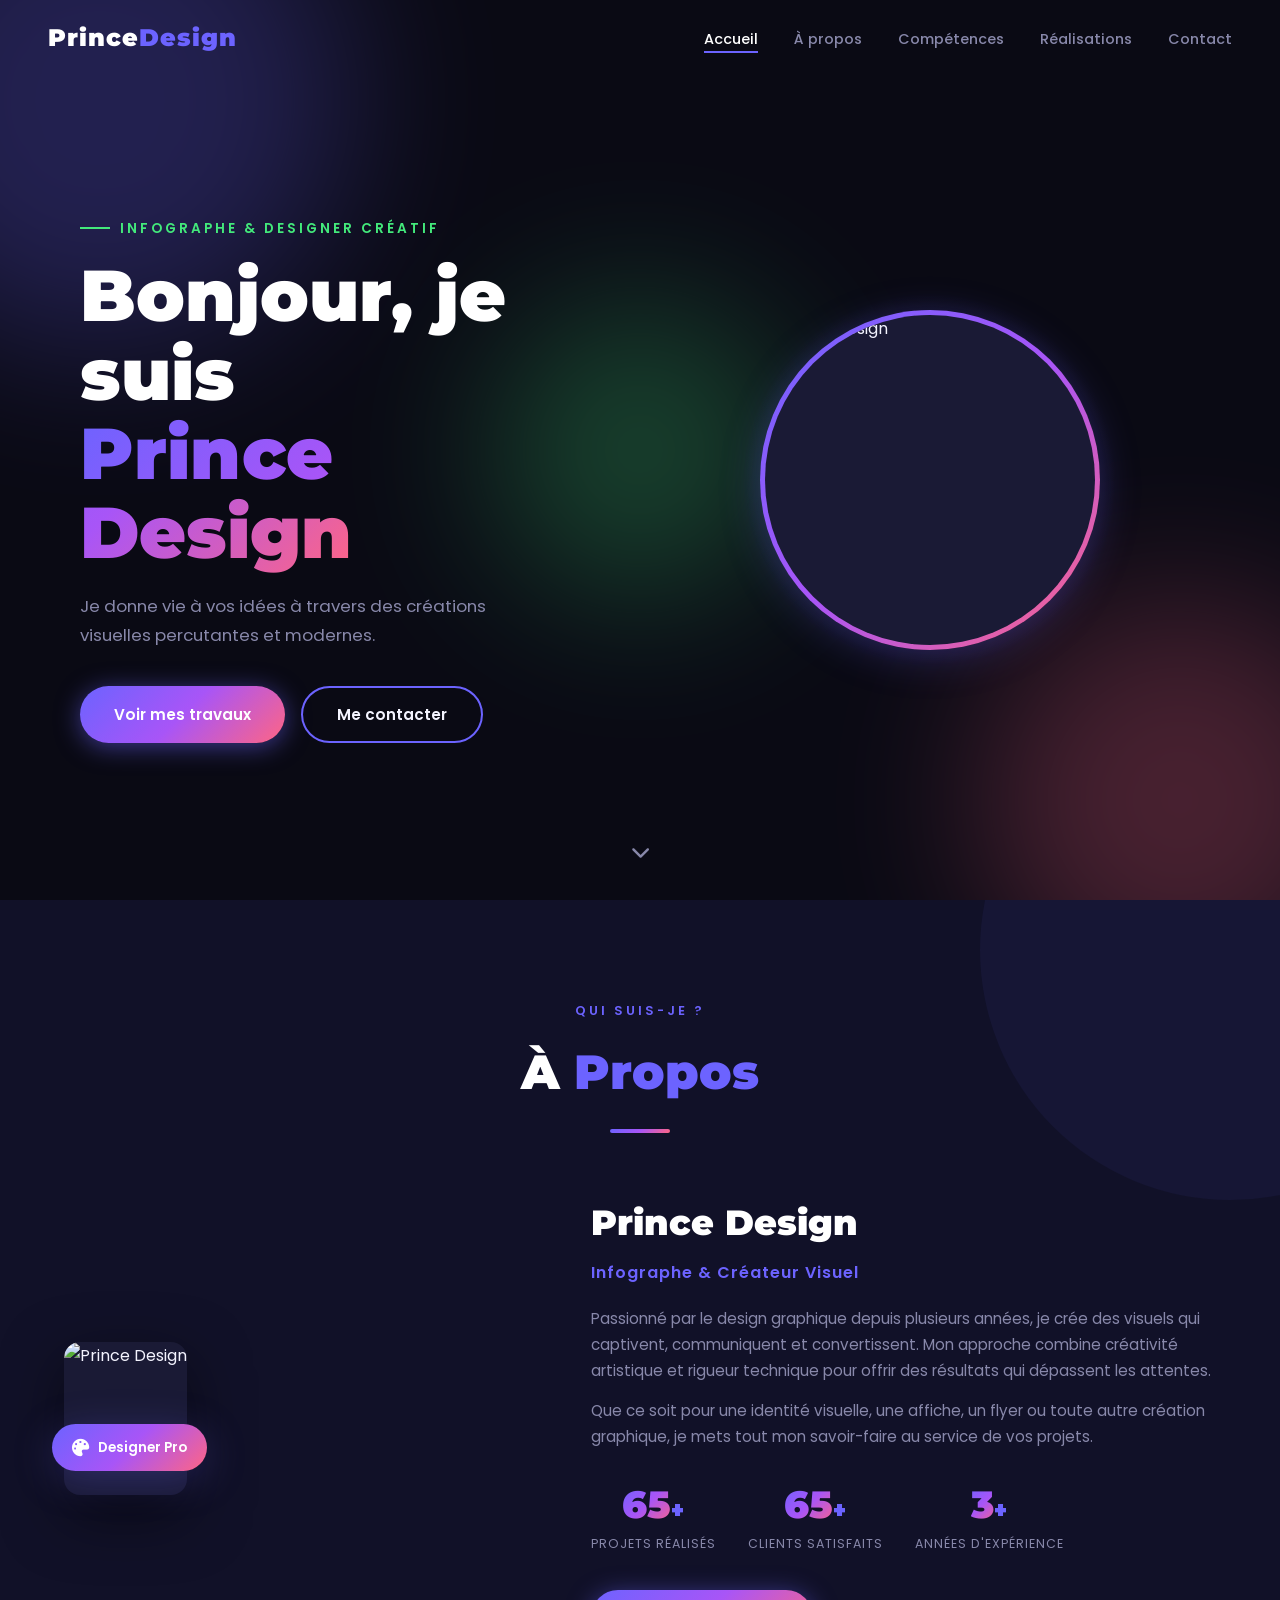
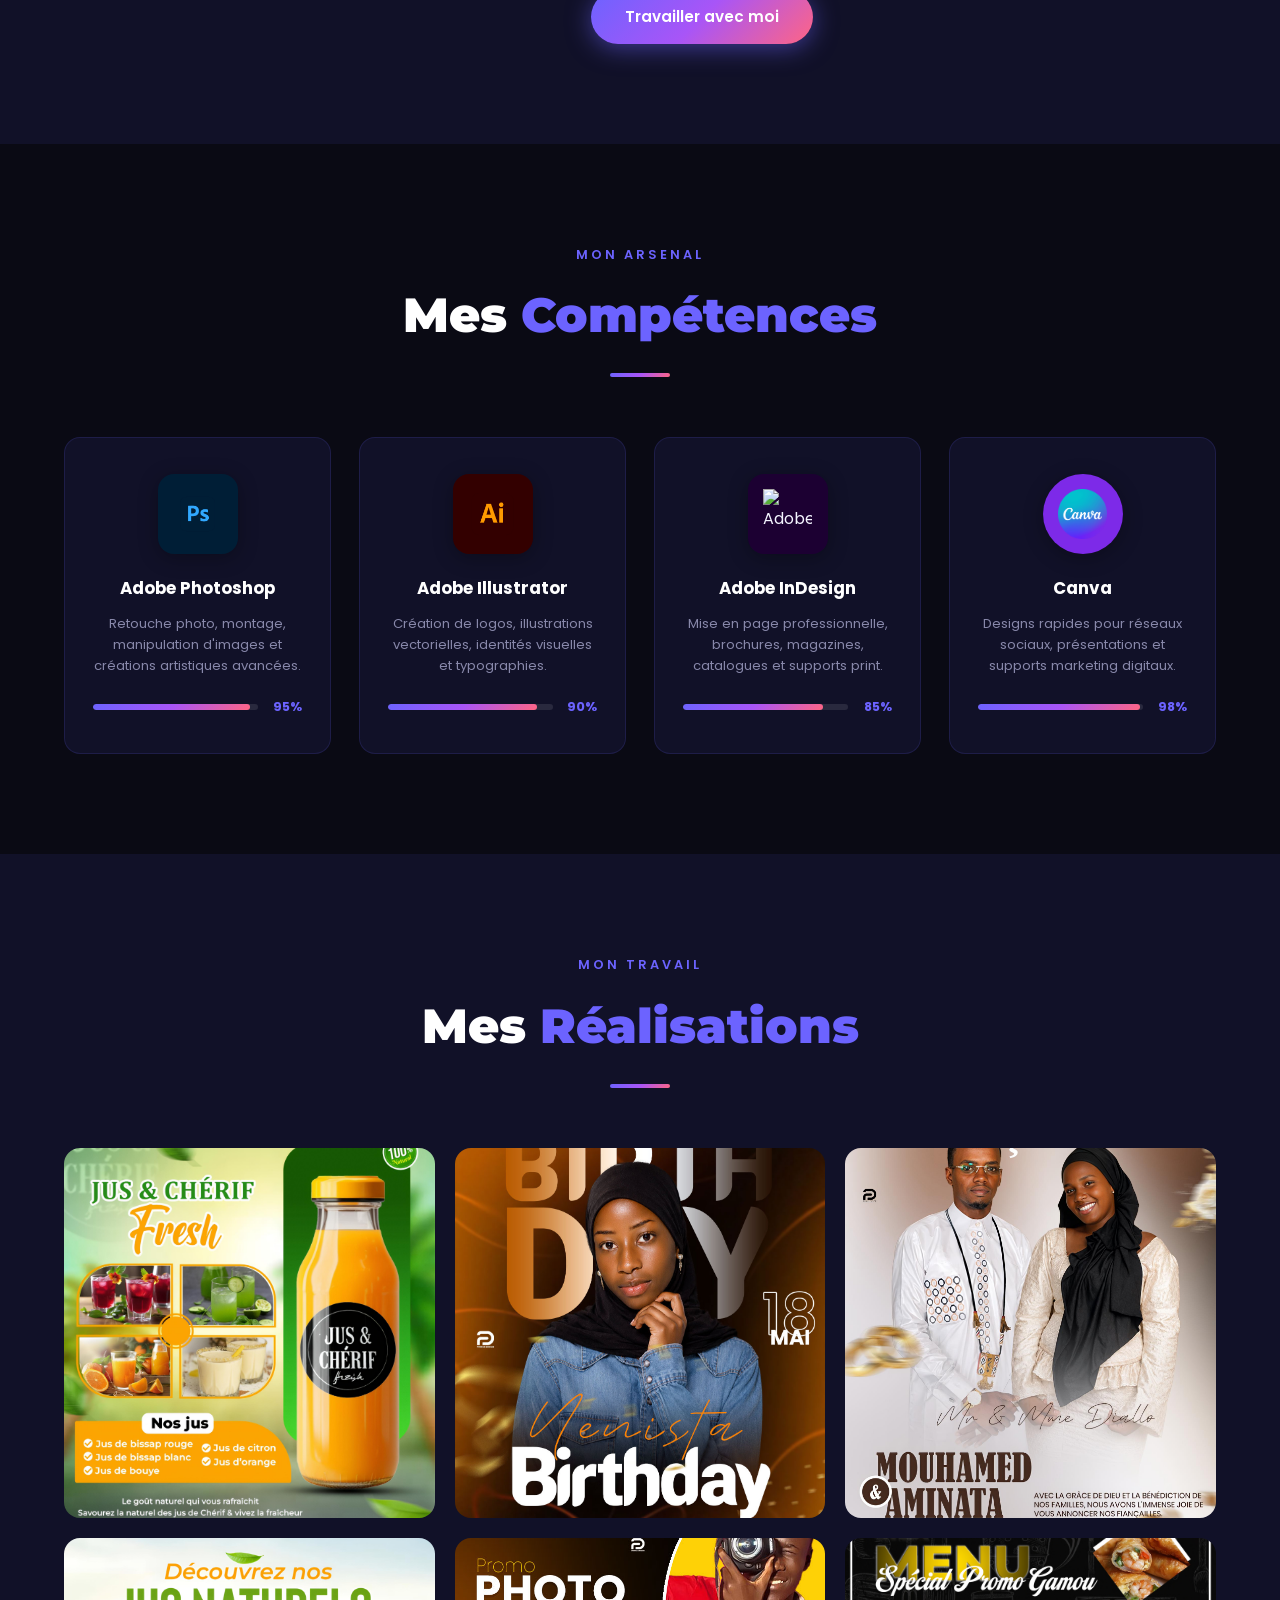
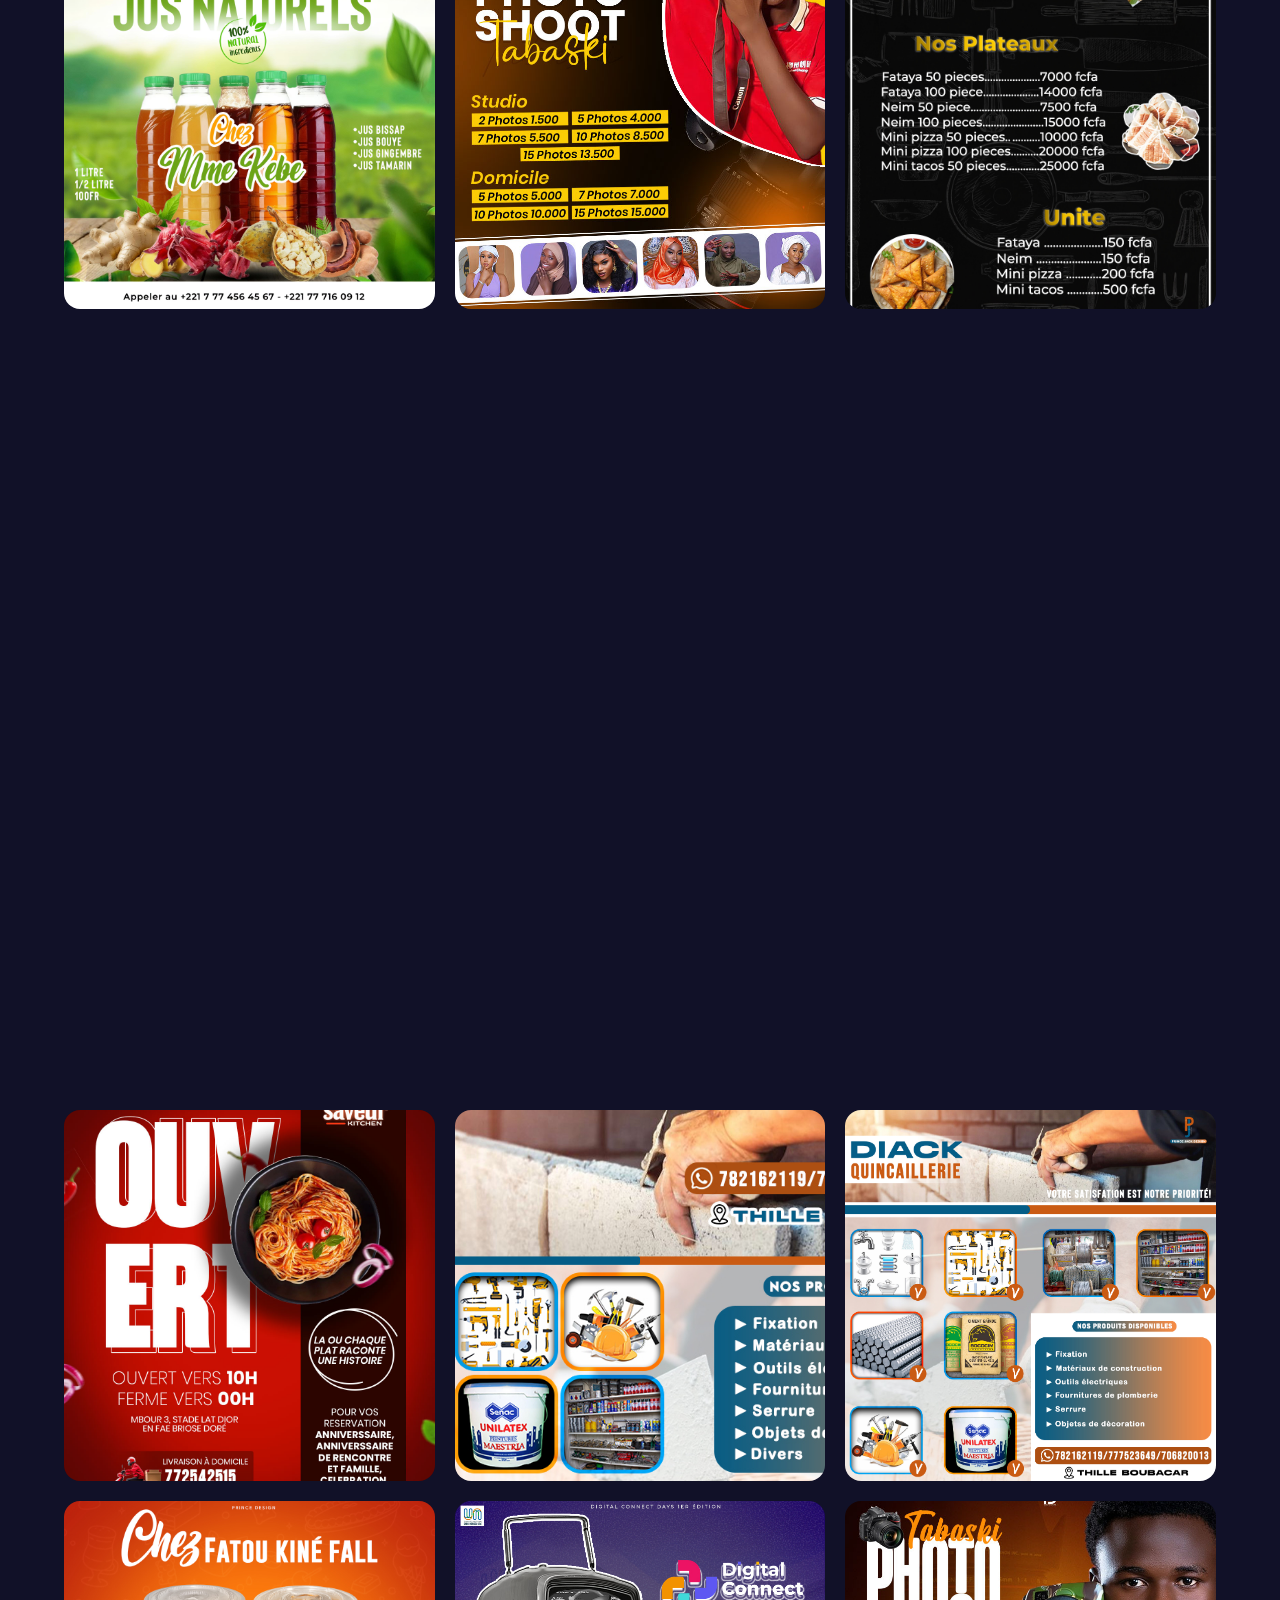
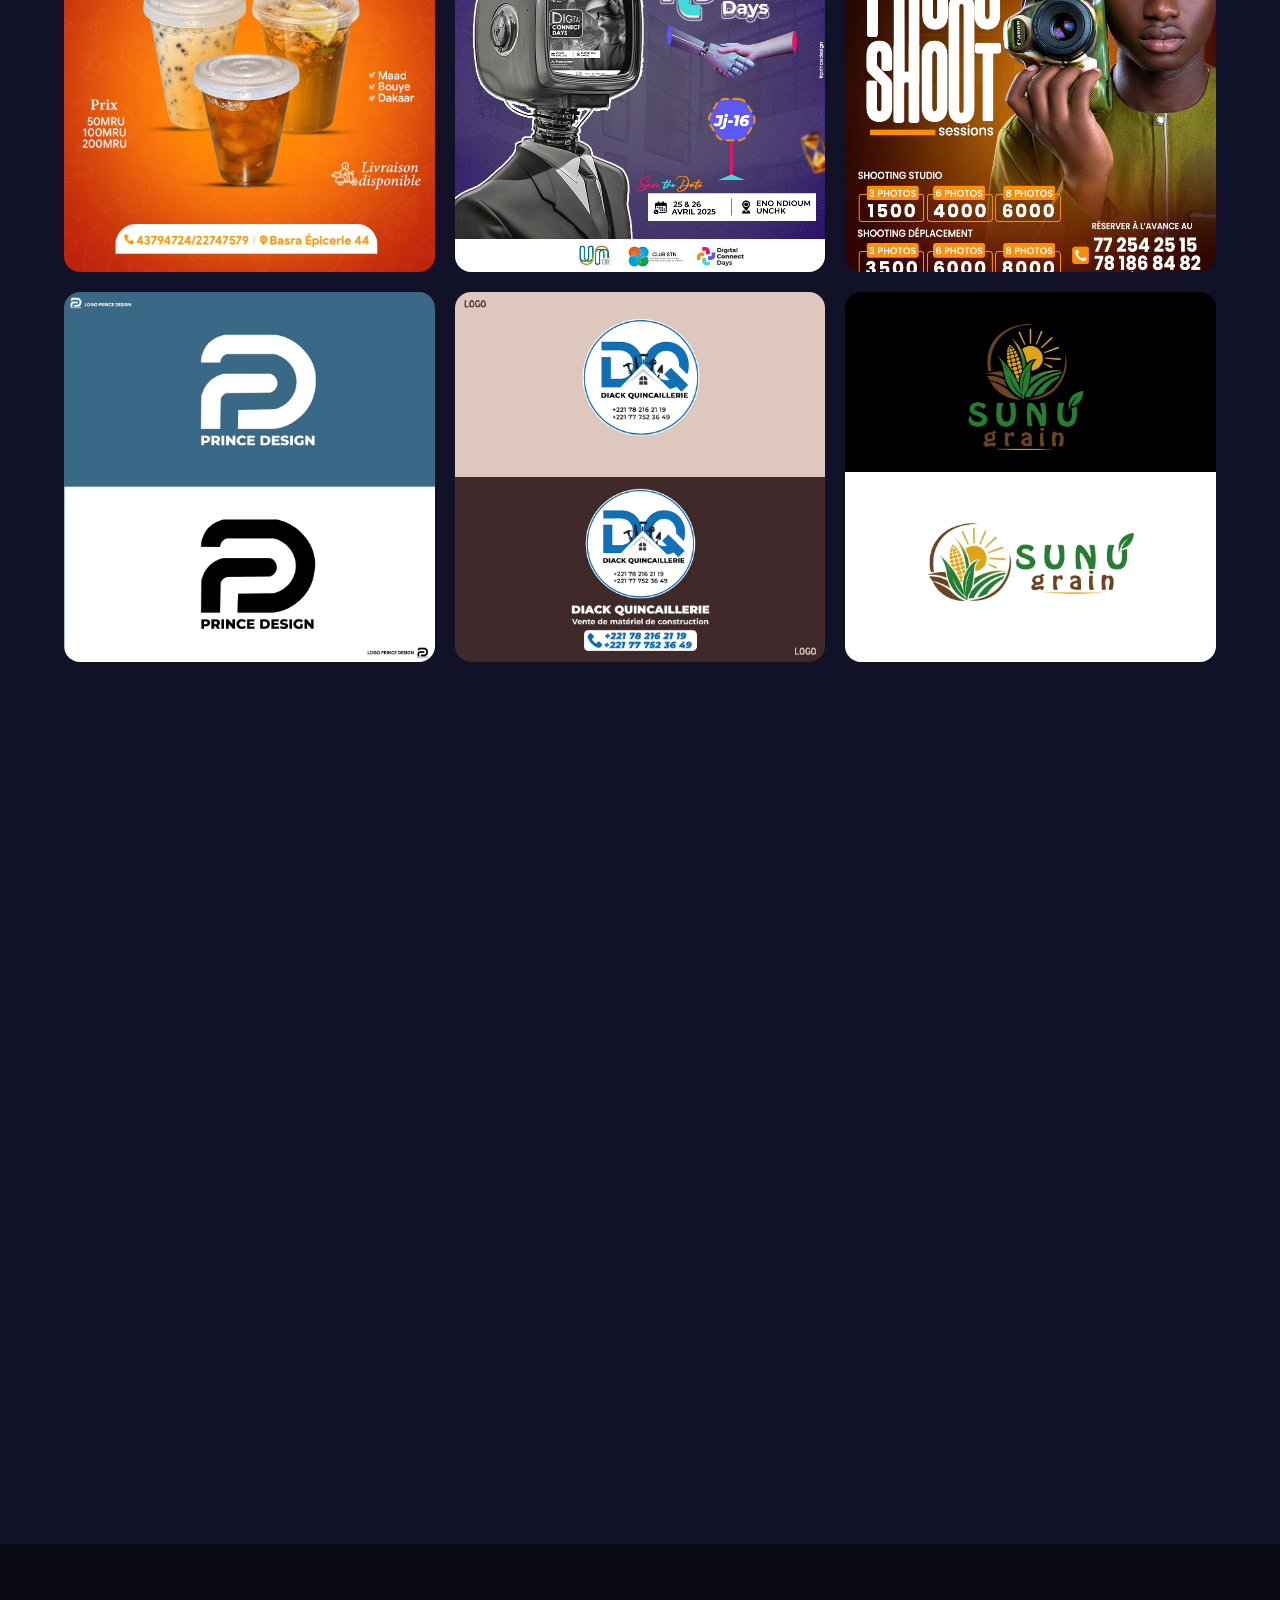
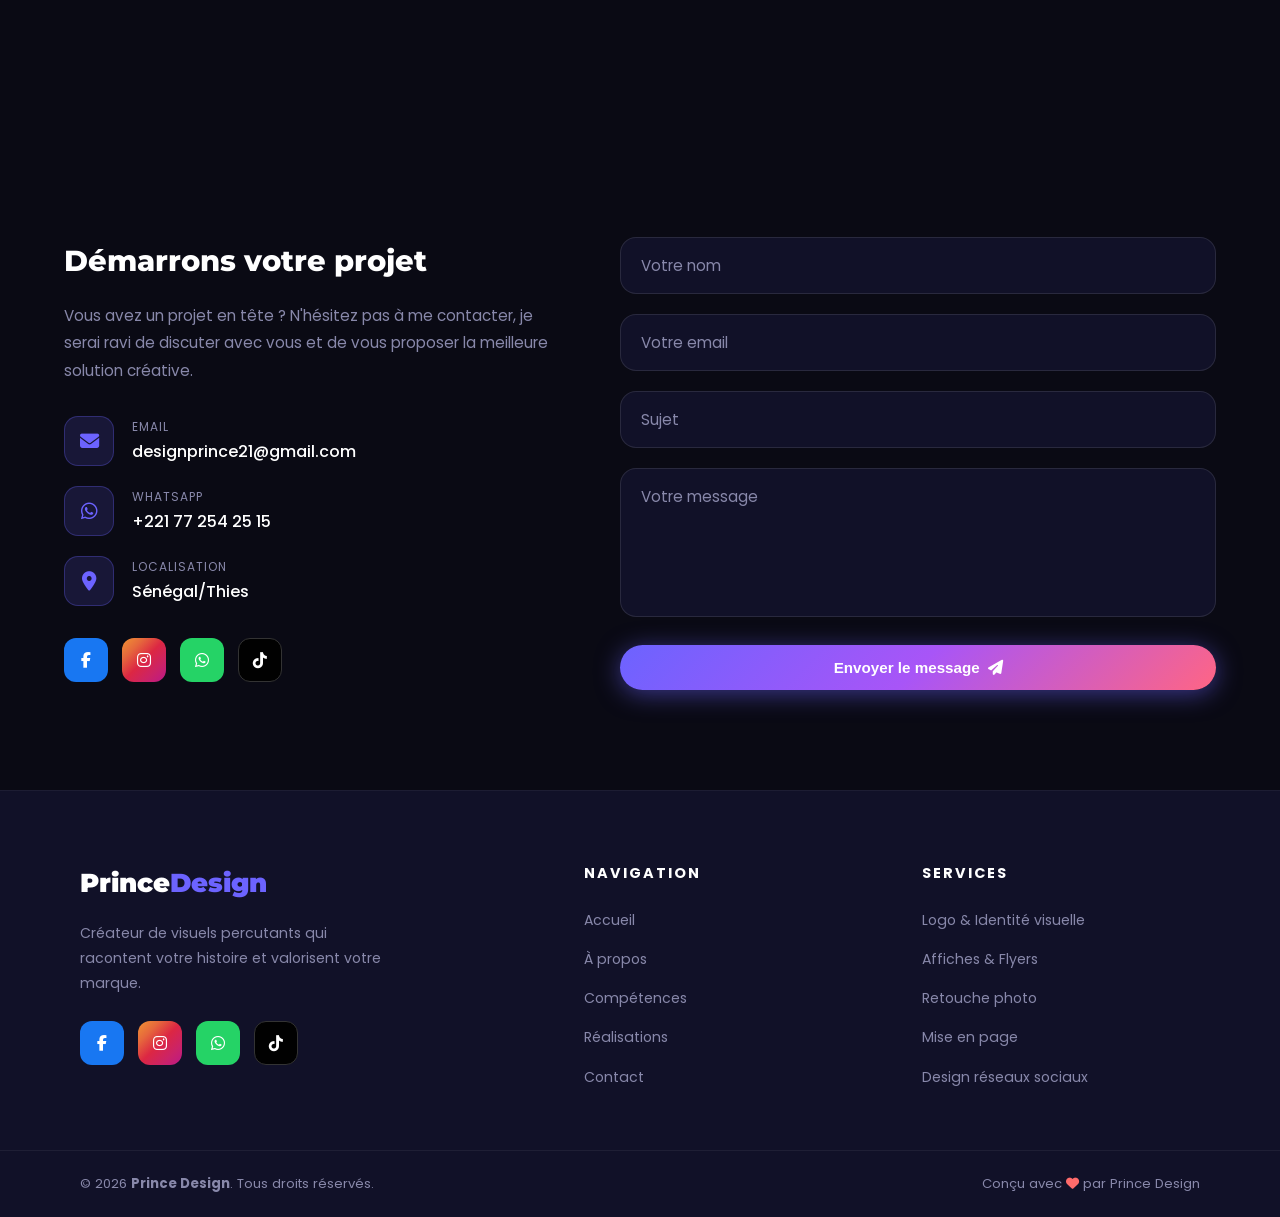
==== commit a873f180: "Add files via upload" ====
--- a/index.html
+++ b/index.html
@@ -296,7 +296,7 @@
         </div>
 
         <div class="portfolio-item reveal">
-          <img src="image/Shooting.jpg" alt="Réalisation 8" />
+          <img src="image/shooting.jpg" alt="Réalisation 8" />
           <div class="portfolio-overlay">
             <i class="fas fa-expand-alt"></i>
           </div>
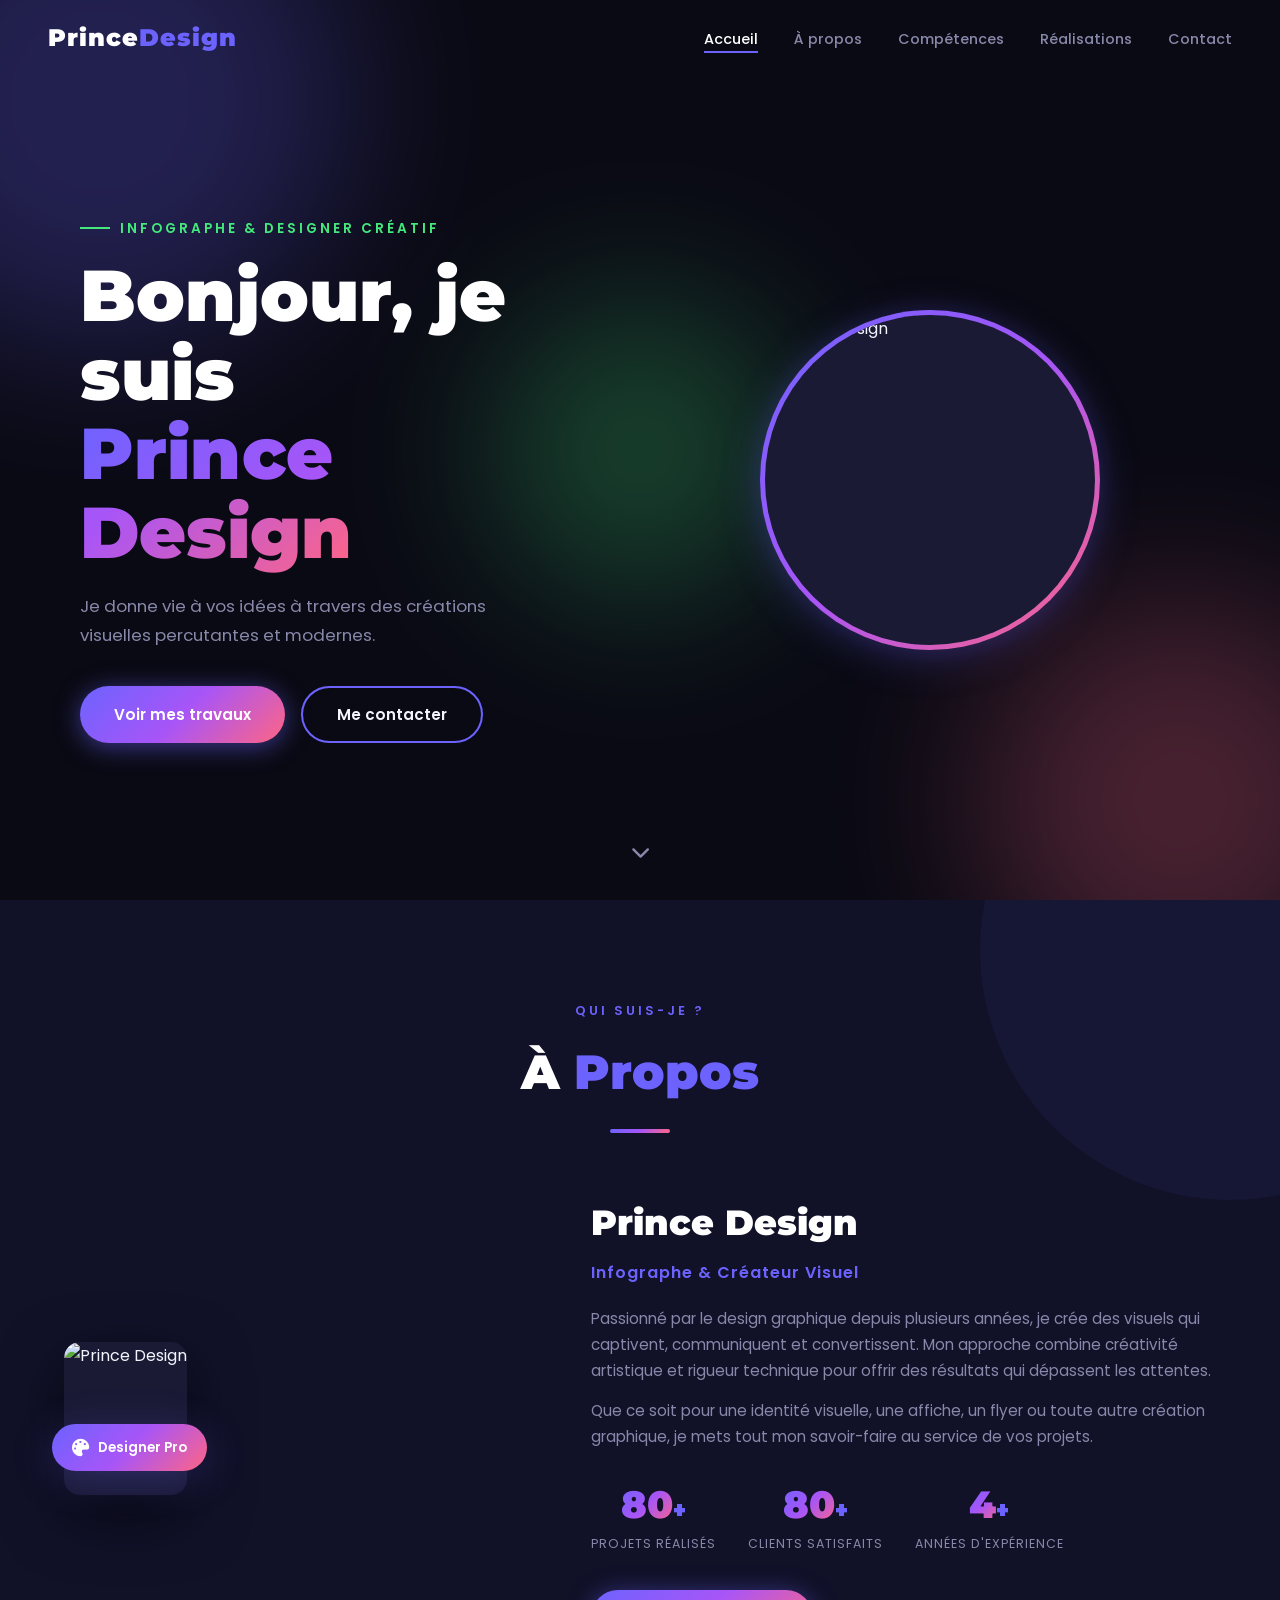
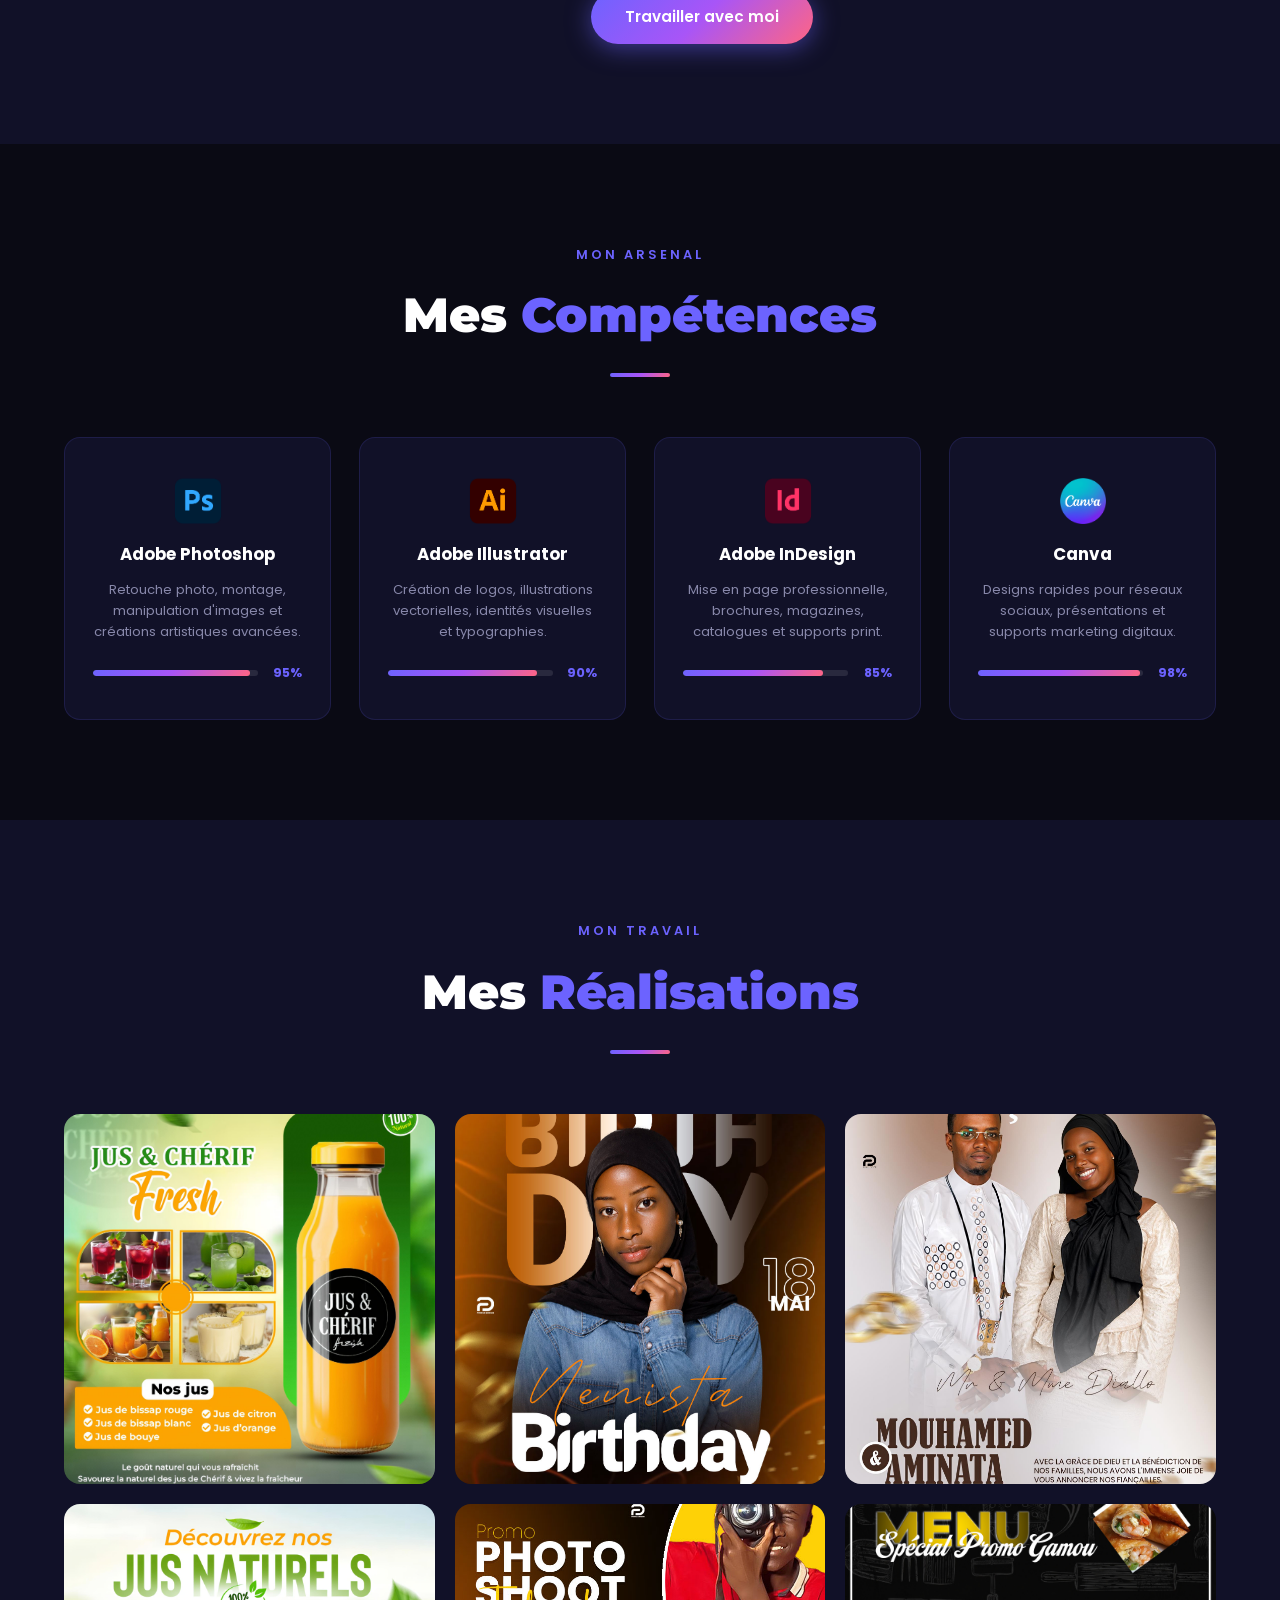
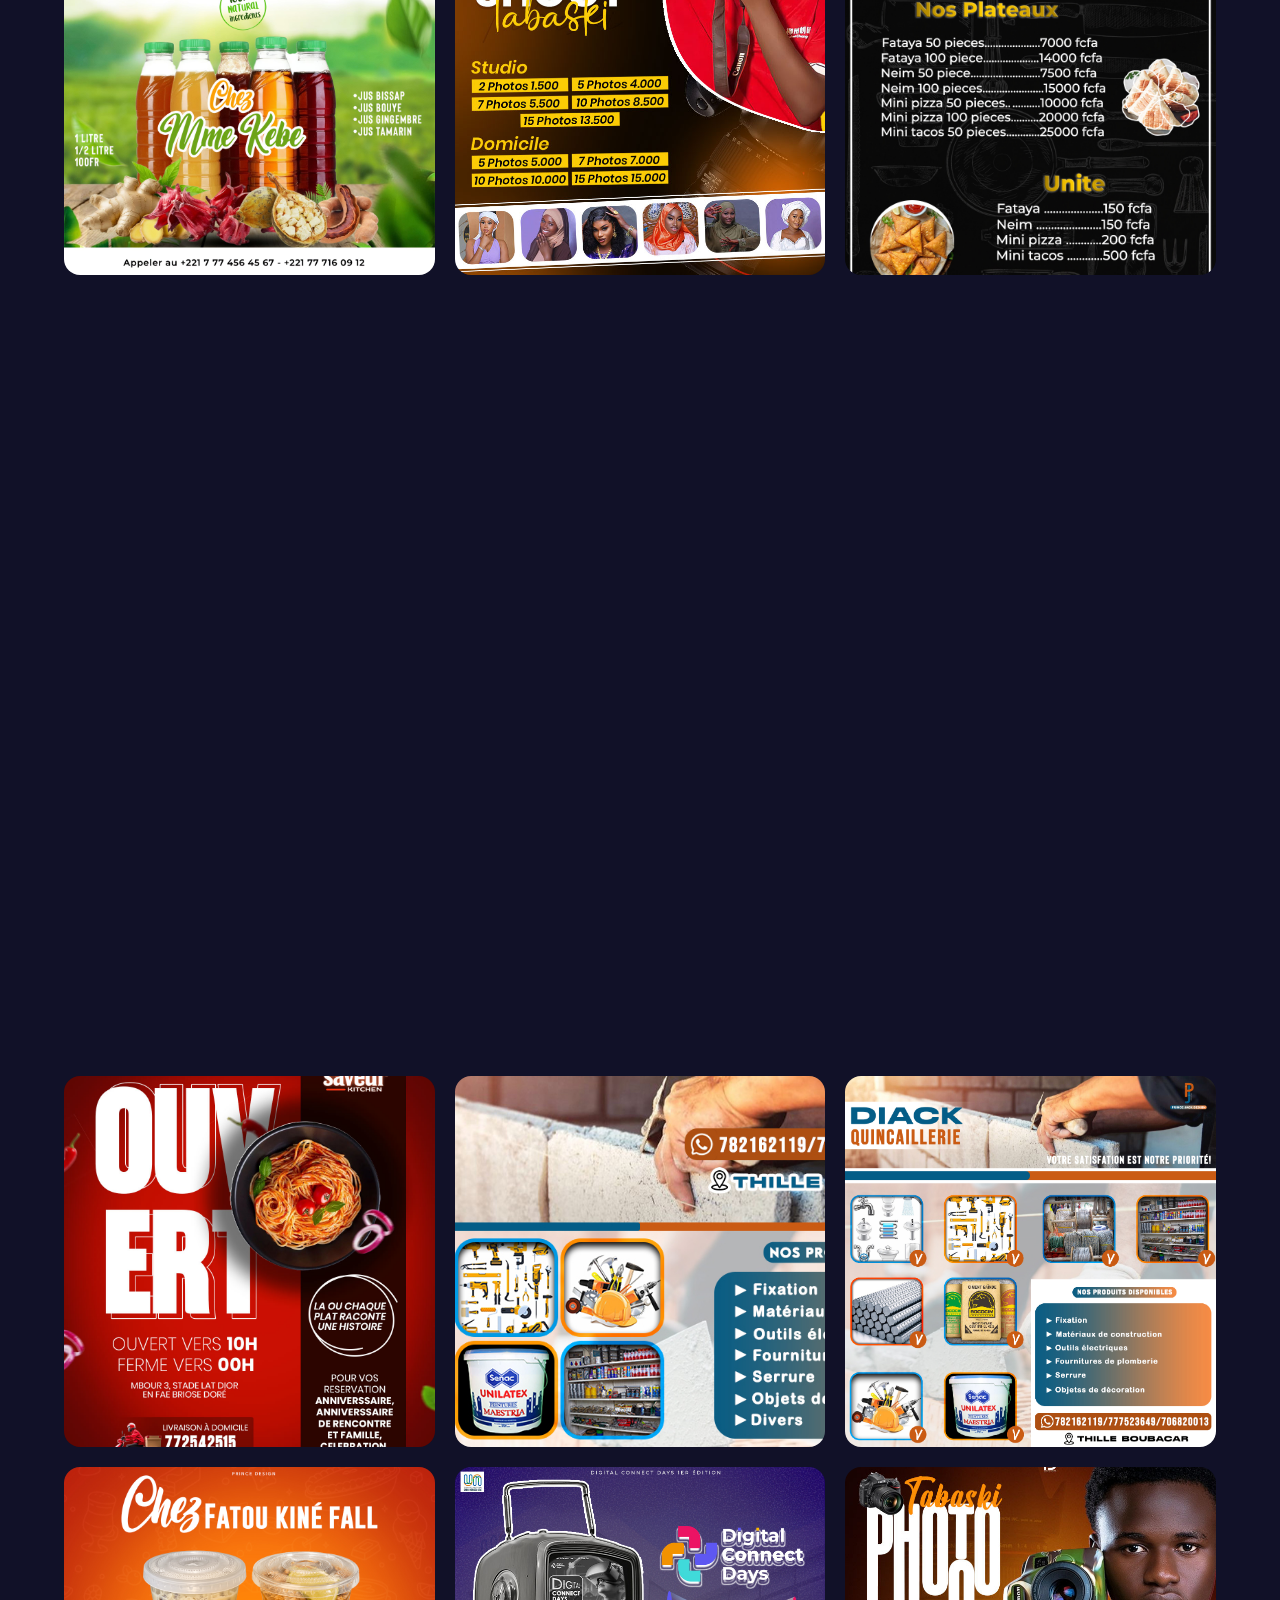
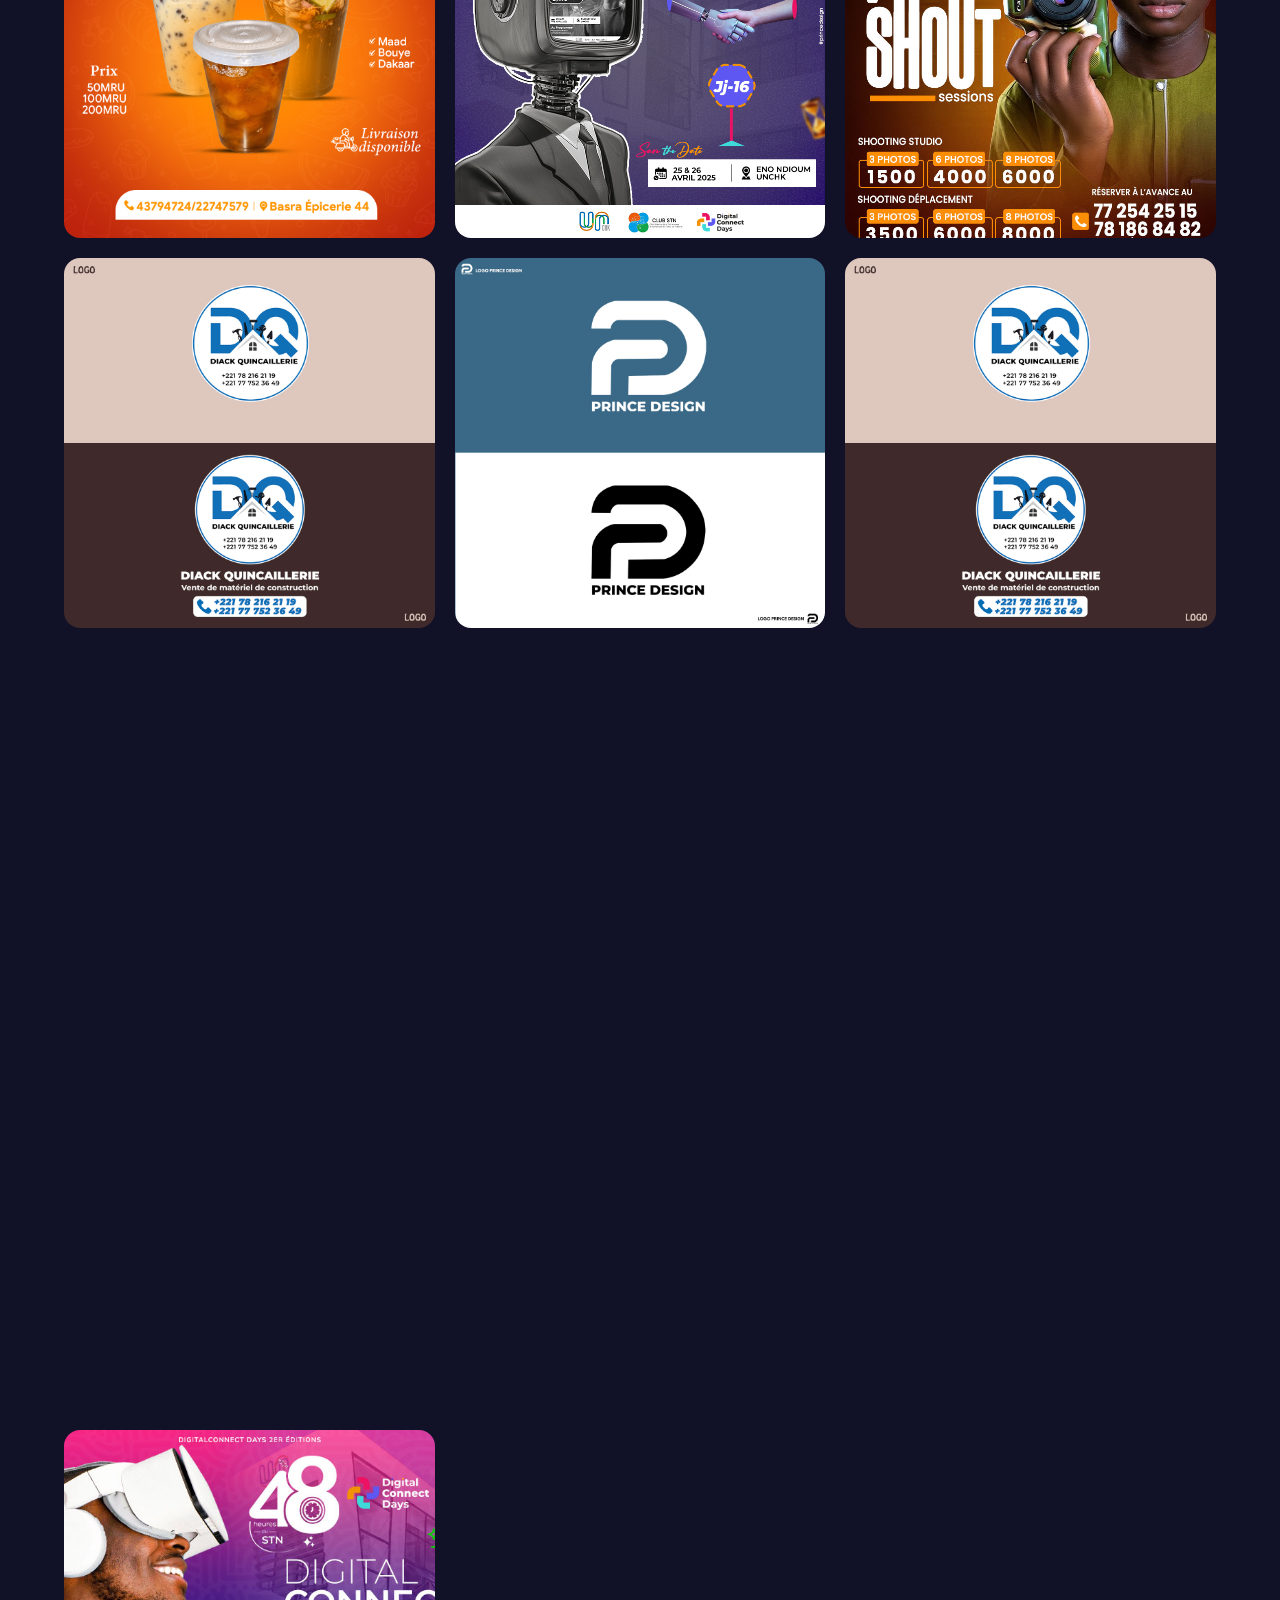
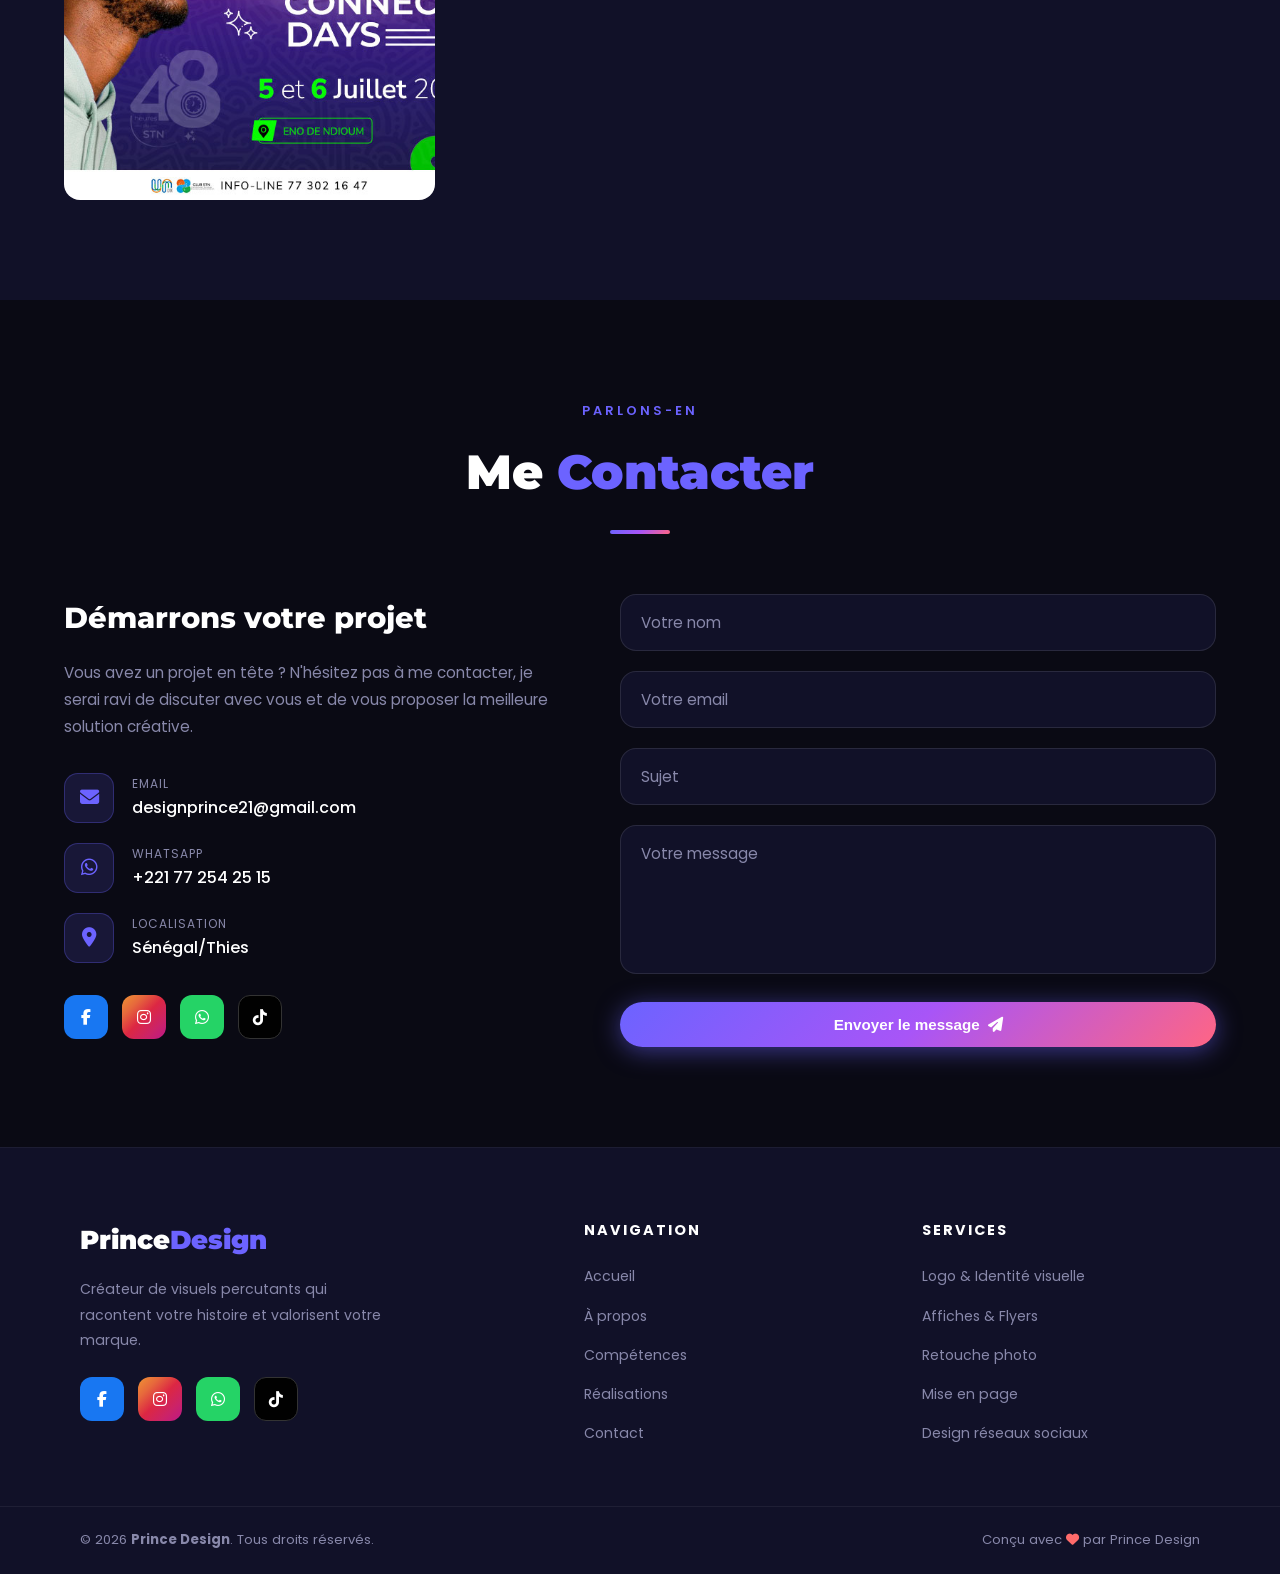
==== commit 7254d22c: "Add files via upload" ====
--- a/index.html
+++ b/index.html
@@ -144,7 +144,7 @@
         <!-- InDesign -->
         <div class="skill-card reveal">
           <div class="skill-icon id-icon">
-            <img src="image/indesign.svg" alt="Adobe InDesign" width="54" height="54" />
+            <img src="image/Indesign.png" alt="Adobe InDesign" width="54" height="54" />
           </div>
           <h4>Adobe InDesign</h4>
           <p>Mise en page professionnelle, brochures, magazines, catalogues et supports print.</p>
@@ -240,133 +240,133 @@
         </div>
 
         <div class="portfolio-item reveal">
-          <img src="image/Ndey-Ba.jpg" alt="Réalisation 8" />
-          <div class="portfolio-overlay">
-            <i class="fas fa-expand-alt"></i>
-          </div>
-        </div>
-
-        <div class="portfolio-item reveal">
-          <img src="image/labay.jpg" alt="Réalisation 8" />
-          <div class="portfolio-overlay">
-            <i class="fas fa-expand-alt"></i>
-          </div>
-        </div>
-
-        <div class="portfolio-item reveal">
-          <img src="image/nourou copie.jpg" alt="Réalisation 8" />
-          <div class="portfolio-overlay">
-            <i class="fas fa-expand-alt"></i>
-          </div>
-        </div>
-
-        <div class="portfolio-item reveal">
-          <img src="image/resto.jpeg" alt="Réalisation 8" />
-          <div class="portfolio-overlay">
-            <i class="fas fa-expand-alt"></i>
-          </div>
-        </div>
-
-        <div class="portfolio-item reveal">
-          <img src="image/Alzo Boss 1.jpg" alt="Réalisation 8" />
-          <div class="portfolio-overlay">
-            <i class="fas fa-expand-alt"></i>
-          </div>
-        </div>
-
-        <div class="portfolio-item reveal">
-          <img src="image/Alzo Boss 2.jpg" alt="Réalisation 8" />
-          <div class="portfolio-overlay">
-            <i class="fas fa-expand-alt"></i>
-          </div>
-        </div>
-
-        <div class="portfolio-item reveal">
-          <img src="image/Madd.jpg" alt="Réalisation 8" />
-          <div class="portfolio-overlay">
-            <i class="fas fa-expand-alt"></i>
-          </div>
-        </div>
-
-        <div class="portfolio-item reveal">
-          <img src="image/Save the Date 1.jpg" alt="Réalisation 8" />
-          <div class="portfolio-overlay">
-            <i class="fas fa-expand-alt"></i>
-          </div>
-        </div>
-
-        <div class="portfolio-item reveal">
-          <img src="image/shooting.jpg" alt="Réalisation 8" />
-          <div class="portfolio-overlay">
-            <i class="fas fa-expand-alt"></i>
-          </div>
-
-          <div class="portfolio-item reveal">
-          <img src="image/dddd.jpg" alt="Réalisation 8" />
-          <div class="portfolio-overlay">
-            <i class="fas fa-expand-alt"></i>
-          </div>
-        </div>
-        </div>
-
-        <div class="portfolio-item reveal">
-          <img src="image/loh.jpg" alt="Réalisation 8" />
-          <div class="portfolio-overlay">
-            <i class="fas fa-expand-alt"></i>
-          </div>
-        </div>
-
-        <div class="portfolio-item reveal">
-          <img src="image/dddd.jpg" alt="Réalisation 8" />
-          <div class="portfolio-overlay">
-            <i class="fas fa-expand-alt"></i>
-          </div>
-        </div>
-
-        <div class="portfolio-item reveal">
-          <img src="image/Plan de travail 3.jpg" alt="Réalisation 8" />
-          <div class="portfolio-overlay">
-            <i class="fas fa-expand-alt"></i>
-          </div>
-        </div>
-
-        <div class="portfolio-item reveal">
-          <img src="image/Plan-de-travail-3.3.jpg" alt="Réalisation 8" />
-          <div class="portfolio-overlay">
-            <i class="fas fa-expand-alt"></i>
-          </div>
-        </div>
-
-        <div class="portfolio-item reveal">
-          <img src="image/debat.jpg" alt="Réalisation 8" />
-          <div class="portfolio-overlay">
-            <i class="fas fa-expand-alt"></i>
-          </div>
-        </div>
-
-        <div class="portfolio-item reveal">
-          <img src="image/plaidoirie.jpg" alt="Réalisation 8" />
-          <div class="portfolio-overlay">
-            <i class="fas fa-expand-alt"></i>
-          </div>
-        </div>
-
-        <div class="portfolio-item reveal">
-          <img src="image/eloquence.jpg" alt="Réalisation 8" />
-          <div class="portfolio-overlay">
-            <i class="fas fa-expand-alt"></i>
-          </div>
-        </div>
-
-        <div class="portfolio-item reveal">
-          <img src="image/debatton.jpg" alt="Réalisation 8" />
-          <div class="portfolio-overlay">
-            <i class="fas fa-expand-alt"></i>
-          </div>
-        </div>
-
-        <div class="portfolio-item reveal">
-          <img src="image/stn.jpg" alt="Réalisation 8" />
+          <img src="image/Ndey-Ba.jpg" alt="Réalisation 10" />
+          <div class="portfolio-overlay">
+            <i class="fas fa-expand-alt"></i>
+          </div>
+        </div>
+
+        <div class="portfolio-item reveal">
+          <img src="image/labay.jpg" alt="Réalisation 11" />
+          <div class="portfolio-overlay">
+            <i class="fas fa-expand-alt"></i>
+          </div>
+        </div>
+
+        <div class="portfolio-item reveal">
+          <img src="image/nourou copie.jpg" alt="Réalisation 12" />
+          <div class="portfolio-overlay">
+            <i class="fas fa-expand-alt"></i>
+          </div>
+        </div>
+
+        <div class="portfolio-item reveal">
+          <img src="image/resto.jpeg" alt="Réalisation 13" />
+          <div class="portfolio-overlay">
+            <i class="fas fa-expand-alt"></i>
+          </div>
+        </div>
+
+        <div class="portfolio-item reveal">
+          <img src="image/Alzo Boss 1.jpg" alt="Réalisation 14" />
+          <div class="portfolio-overlay">
+            <i class="fas fa-expand-alt"></i>
+          </div>
+        </div>
+
+        <div class="portfolio-item reveal">
+          <img src="image/Alzo Boss 2.jpg" alt="Réalisation 15" />
+          <div class="portfolio-overlay">
+            <i class="fas fa-expand-alt"></i>
+          </div>
+        </div>
+
+        <div class="portfolio-item reveal">
+          <img src="image/Madd.jpg" alt="Réalisation 16" />
+          <div class="portfolio-overlay">
+            <i class="fas fa-expand-alt"></i>
+          </div>
+        </div>
+
+        <div class="portfolio-item reveal">
+          <img src="image/Save the Date 1.jpg" alt="Réalisation 17" />
+          <div class="portfolio-overlay">
+            <i class="fas fa-expand-alt"></i>
+          </div>
+        </div>
+
+        <div class="portfolio-item reveal">
+          <img src="image/shooting.jpg" alt="Réalisation 18" />
+          <div class="portfolio-overlay">
+            <i class="fas fa-expand-alt"></i>
+          </div>
+        </div>
+
+        <div class="portfolio-item reveal">
+          <img src="image/dddd.jpg" alt="Réalisation 19" />
+          <div class="portfolio-overlay">
+            <i class="fas fa-expand-alt"></i>
+          </div>
+        </div>
+
+        <div class="portfolio-item reveal">
+          <img src="image/loh.jpg" alt="Réalisation 20" />
+          <div class="portfolio-overlay">
+            <i class="fas fa-expand-alt"></i>
+          </div>
+        </div>
+
+        <div class="portfolio-item reveal">
+          <img src="image/dddd.jpg" alt="Réalisation 21" />
+          <div class="portfolio-overlay">
+            <i class="fas fa-expand-alt"></i>
+          </div>
+        </div>
+
+        <div class="portfolio-item reveal">
+          <img src="image/Plan de travail 3.jpg" alt="Réalisation 22" />
+          <div class="portfolio-overlay">
+            <i class="fas fa-expand-alt"></i>
+          </div>
+        </div>
+
+        <div class="portfolio-item reveal">
+          <img src="image/Plan-de-travail-3.3.jpg" alt="Réalisation 23" />
+          <div class="portfolio-overlay">
+            <i class="fas fa-expand-alt"></i>
+          </div>
+        </div>
+
+        <div class="portfolio-item reveal">
+          <img src="image/debat.jpg" alt="Réalisation 24" />
+          <div class="portfolio-overlay">
+            <i class="fas fa-expand-alt"></i>
+          </div>
+        </div>
+
+        <div class="portfolio-item reveal">
+          <img src="image/plaidoirie.jpg" alt="Réalisation 25" />
+          <div class="portfolio-overlay">
+            <i class="fas fa-expand-alt"></i>
+          </div>
+        </div>
+
+        <div class="portfolio-item reveal">
+          <img src="image/eloquence.jpg" alt="Réalisation 26" />
+          <div class="portfolio-overlay">
+            <i class="fas fa-expand-alt"></i>
+          </div>
+        </div>
+
+        <div class="portfolio-item reveal">
+          <img src="image/debatton.jpg" alt="Réalisation 27" />
+          <div class="portfolio-overlay">
+            <i class="fas fa-expand-alt"></i>
+          </div>
+        </div>
+
+        <div class="portfolio-item reveal">
+          <img src="image/stn.jpg" alt="Réalisation 28" />
           <div class="portfolio-overlay">
             <i class="fas fa-expand-alt"></i>
           </div>
--- a/styles.css
+++ b/styles.css
@@ -21,6 +21,7 @@
   --font:      'Poppins', sans-serif;
   --heading:   'Montserrat', sans-serif;
   --radius:    16px;
+  --logo-size: 54px;
   --shadow:    0 8px 40px rgba(108,99,255,.25);
   --trans:     all .4s cubic-bezier(.25,.8,.25,1);
 }
@@ -497,25 +498,29 @@
 .skill-card > * { position: relative; z-index: 1; }
 
 .skill-icon {
-  width: 80px; height: 80px;
-  border-radius: var(--radius);
+  width: var(--logo-size);
+  height: var(--logo-size);
   display: flex;
   align-items: center;
   justify-content: center;
-  margin: 0 auto 20px;
-  box-shadow: 0 4px 20px rgba(0,0,0,.3);
-}
-/* Logos dans les boîtes de compétences : centrage et échelle cohérents */
+  margin: 0 auto 12px;
+  background: transparent;
+  padding: 0;
+  box-shadow: none;
+  border-radius: 0;
+}
+/* Logos : remplissent le conteneur pour un rendu identique quel que soit le fichier source */
 .skill-icon img {
-  max-width: 62%;
-  max-height: 62%;
+  width: 100%;
+  height: 100%;
   display: block;
   object-fit: contain;
 }
-.ps-icon   { background: #001E36; }
-.ai-icon   { background: #330000; }
-.id-icon   { background: #1C0032; }
-.canva-icon { background: #7D2AE8; border-radius: 50%; }
+.ps-icon, .ai-icon, .id-icon, .canva-icon {
+  background: transparent;
+  border-radius: 0;
+  box-shadow: none;
+}
 
 .skill-card h4 {
   font-size: 1.05rem;
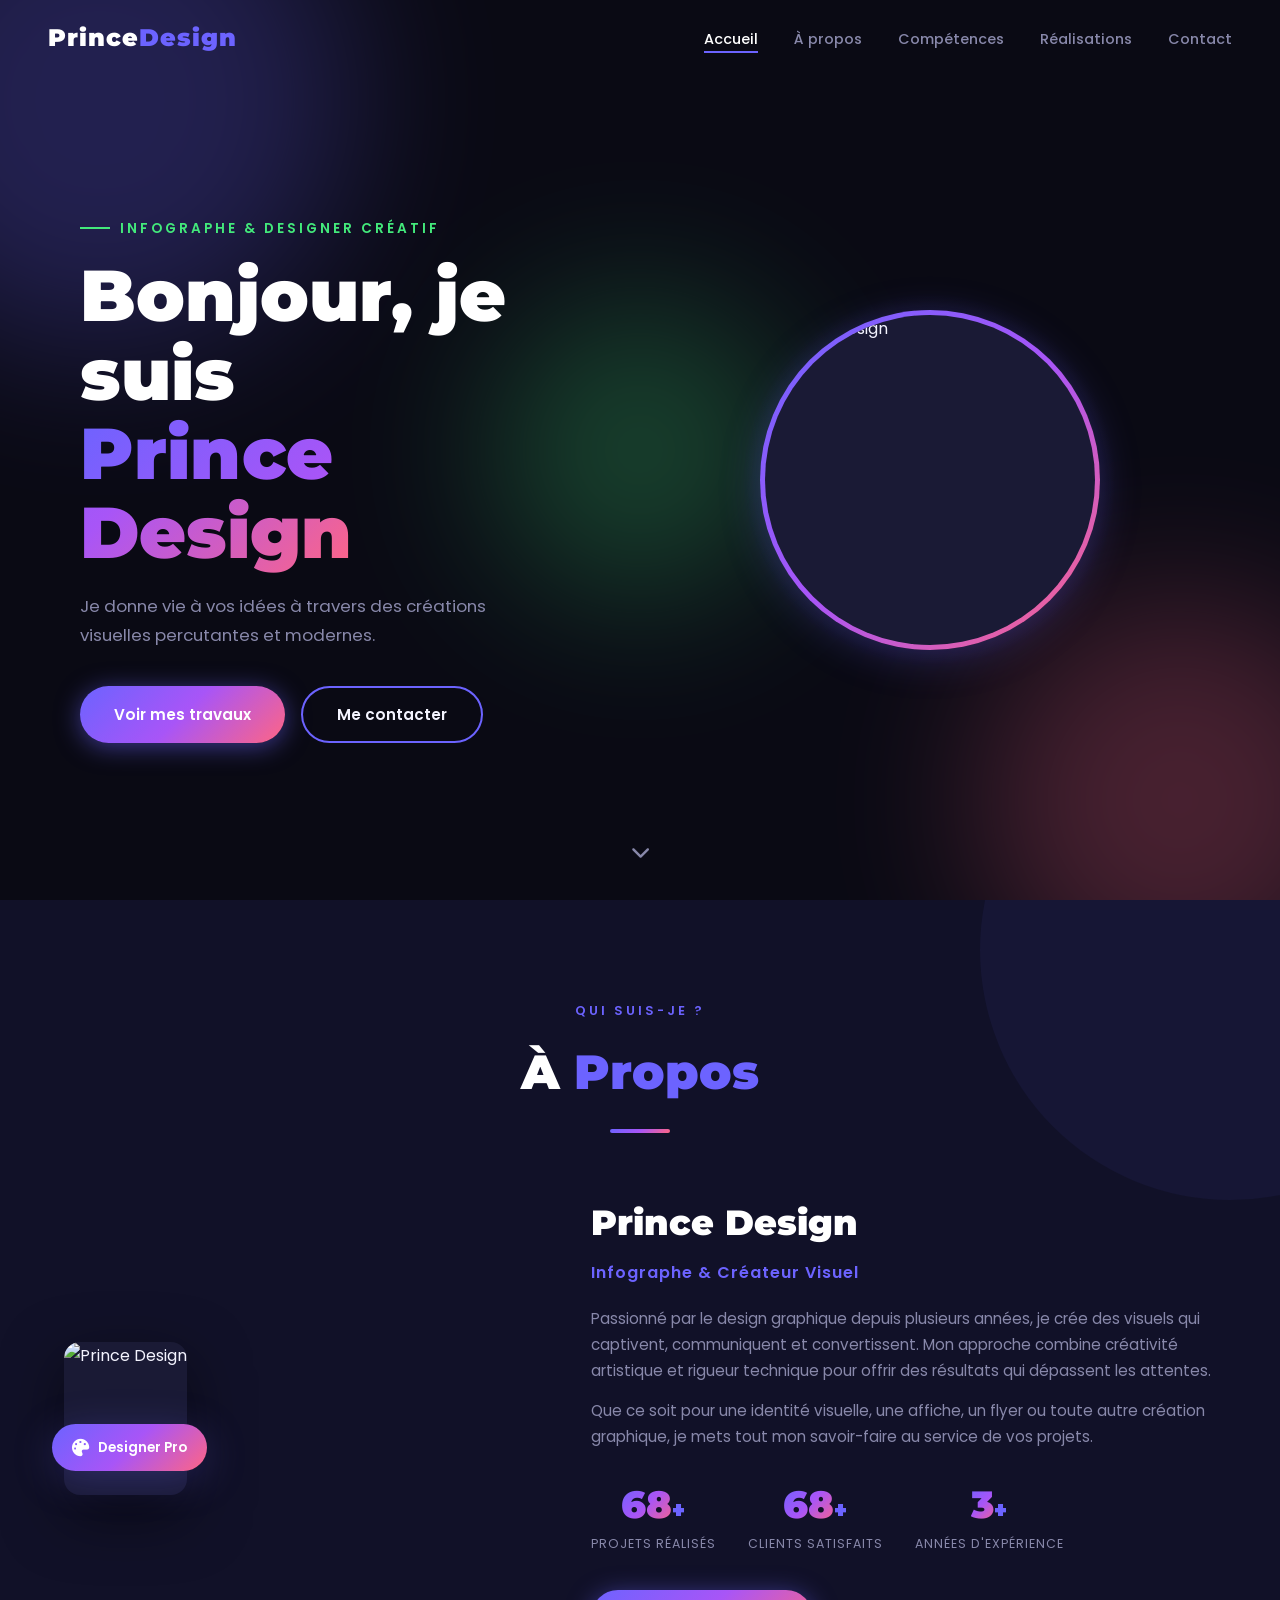
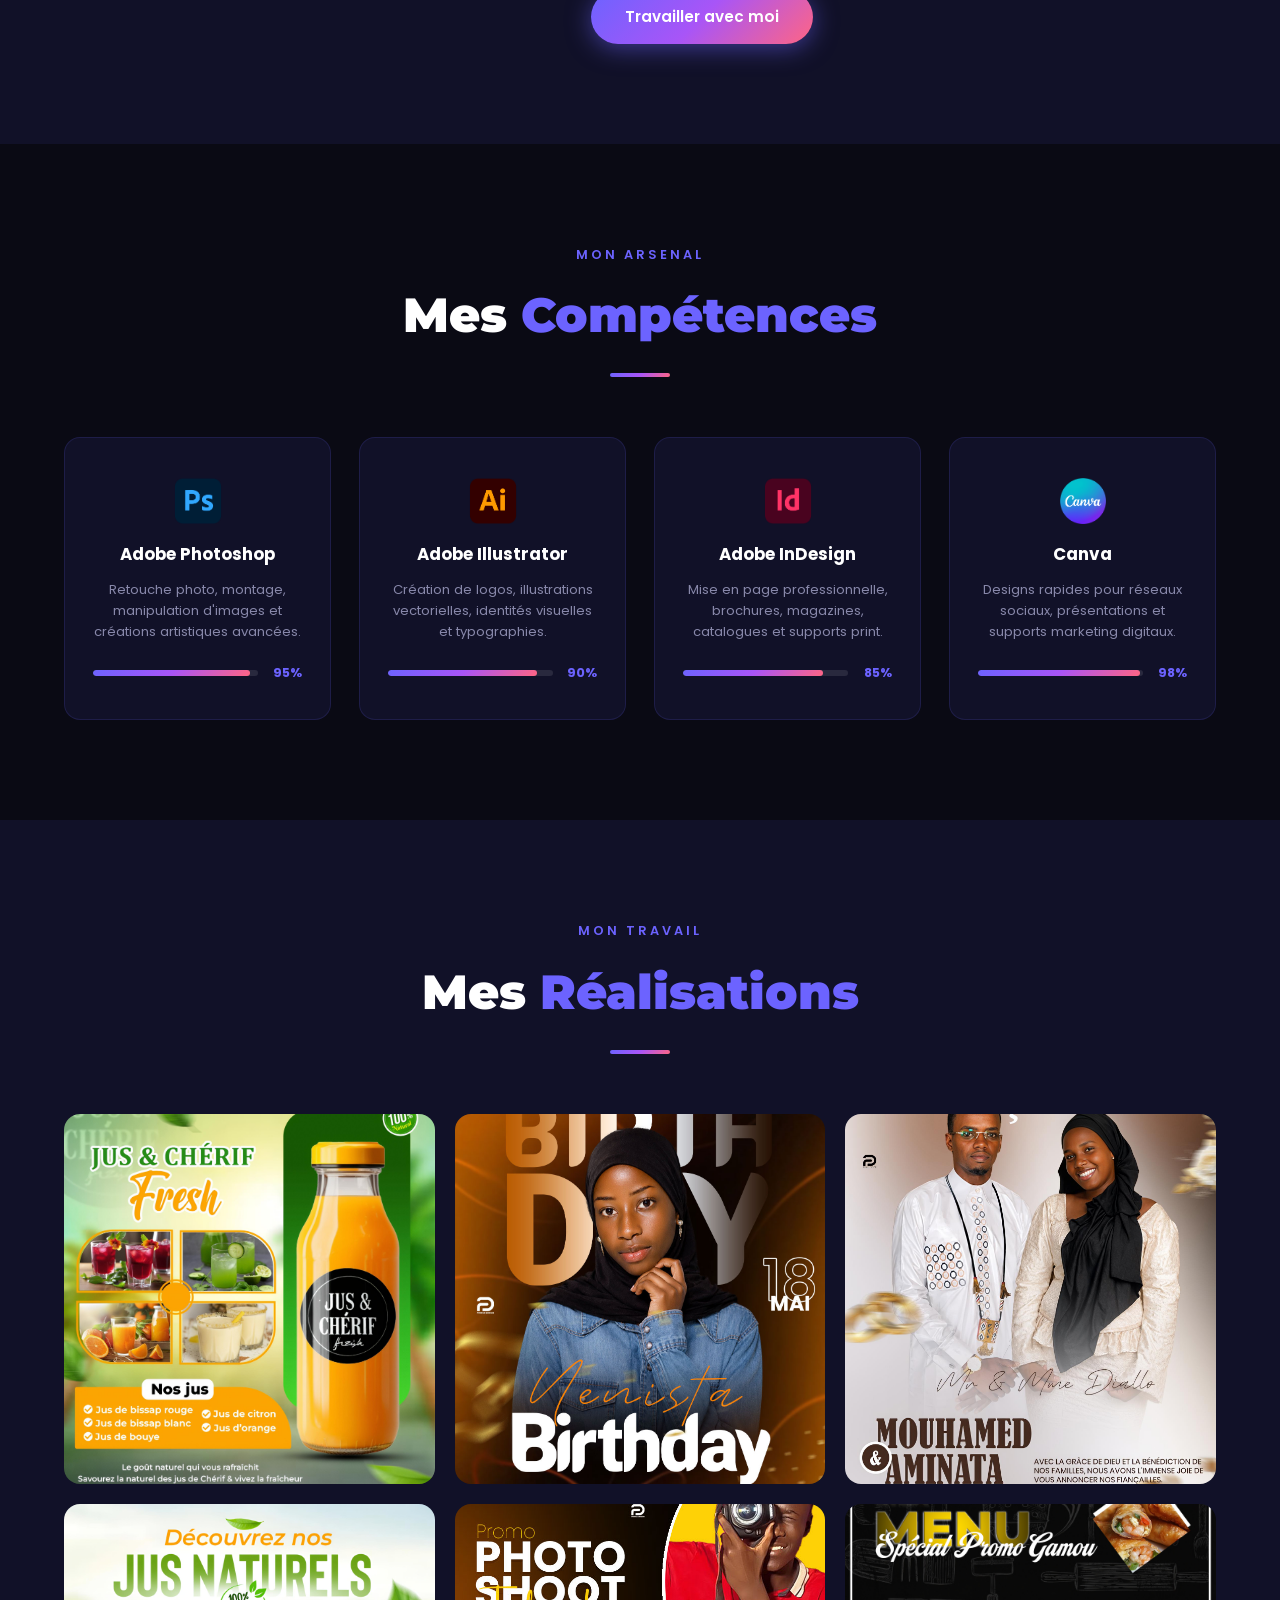
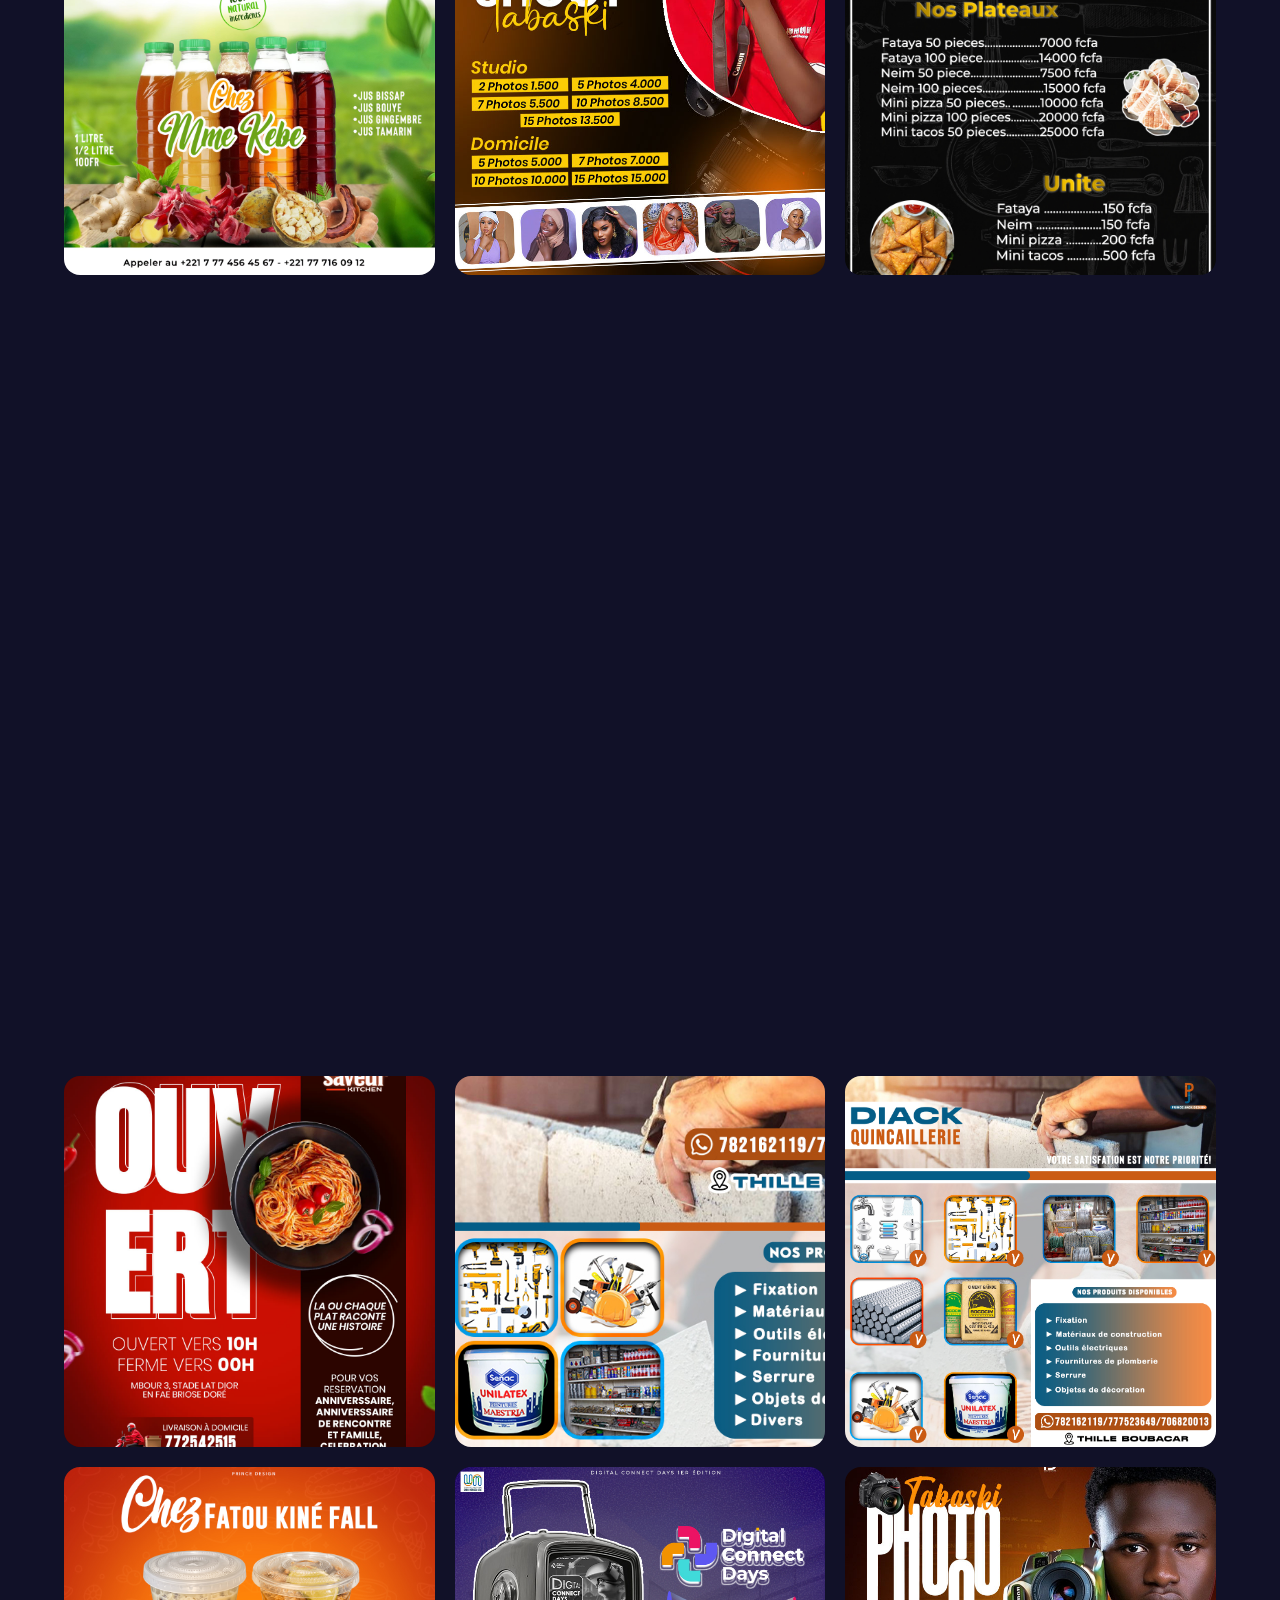
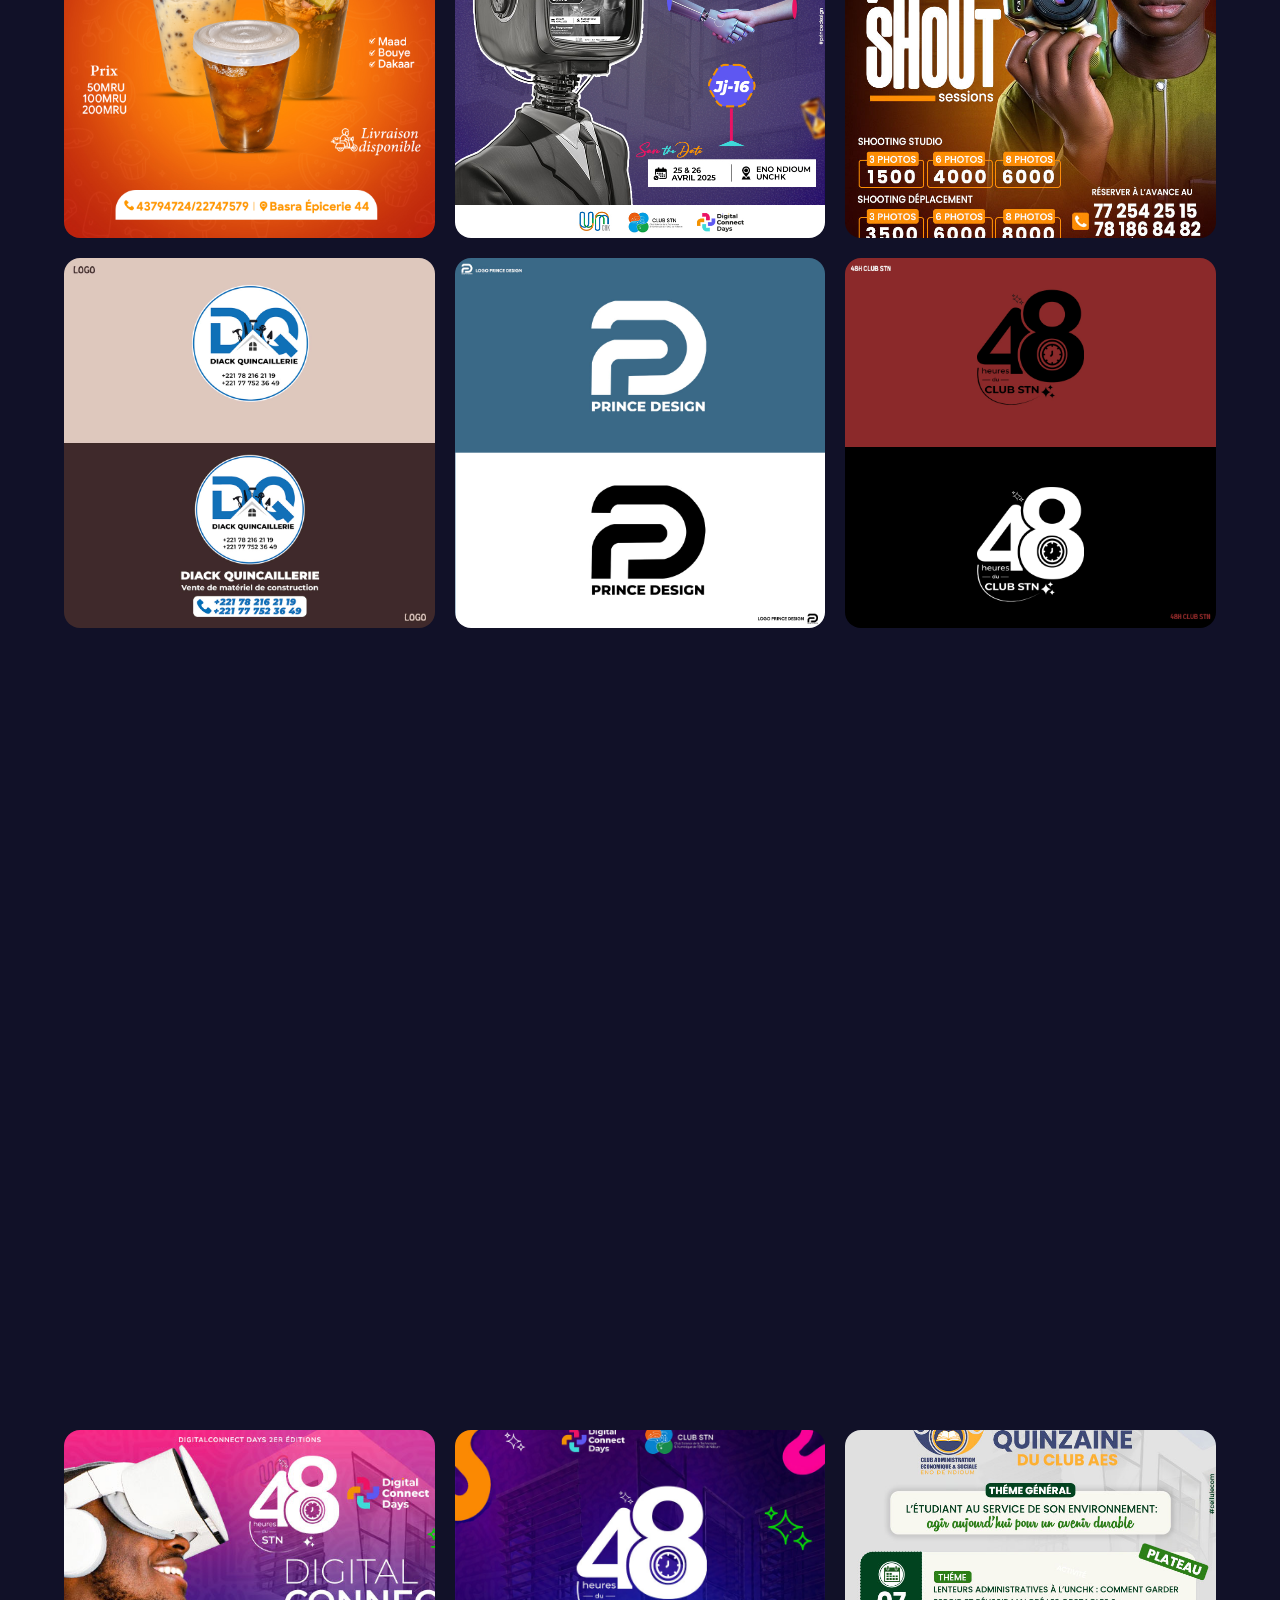
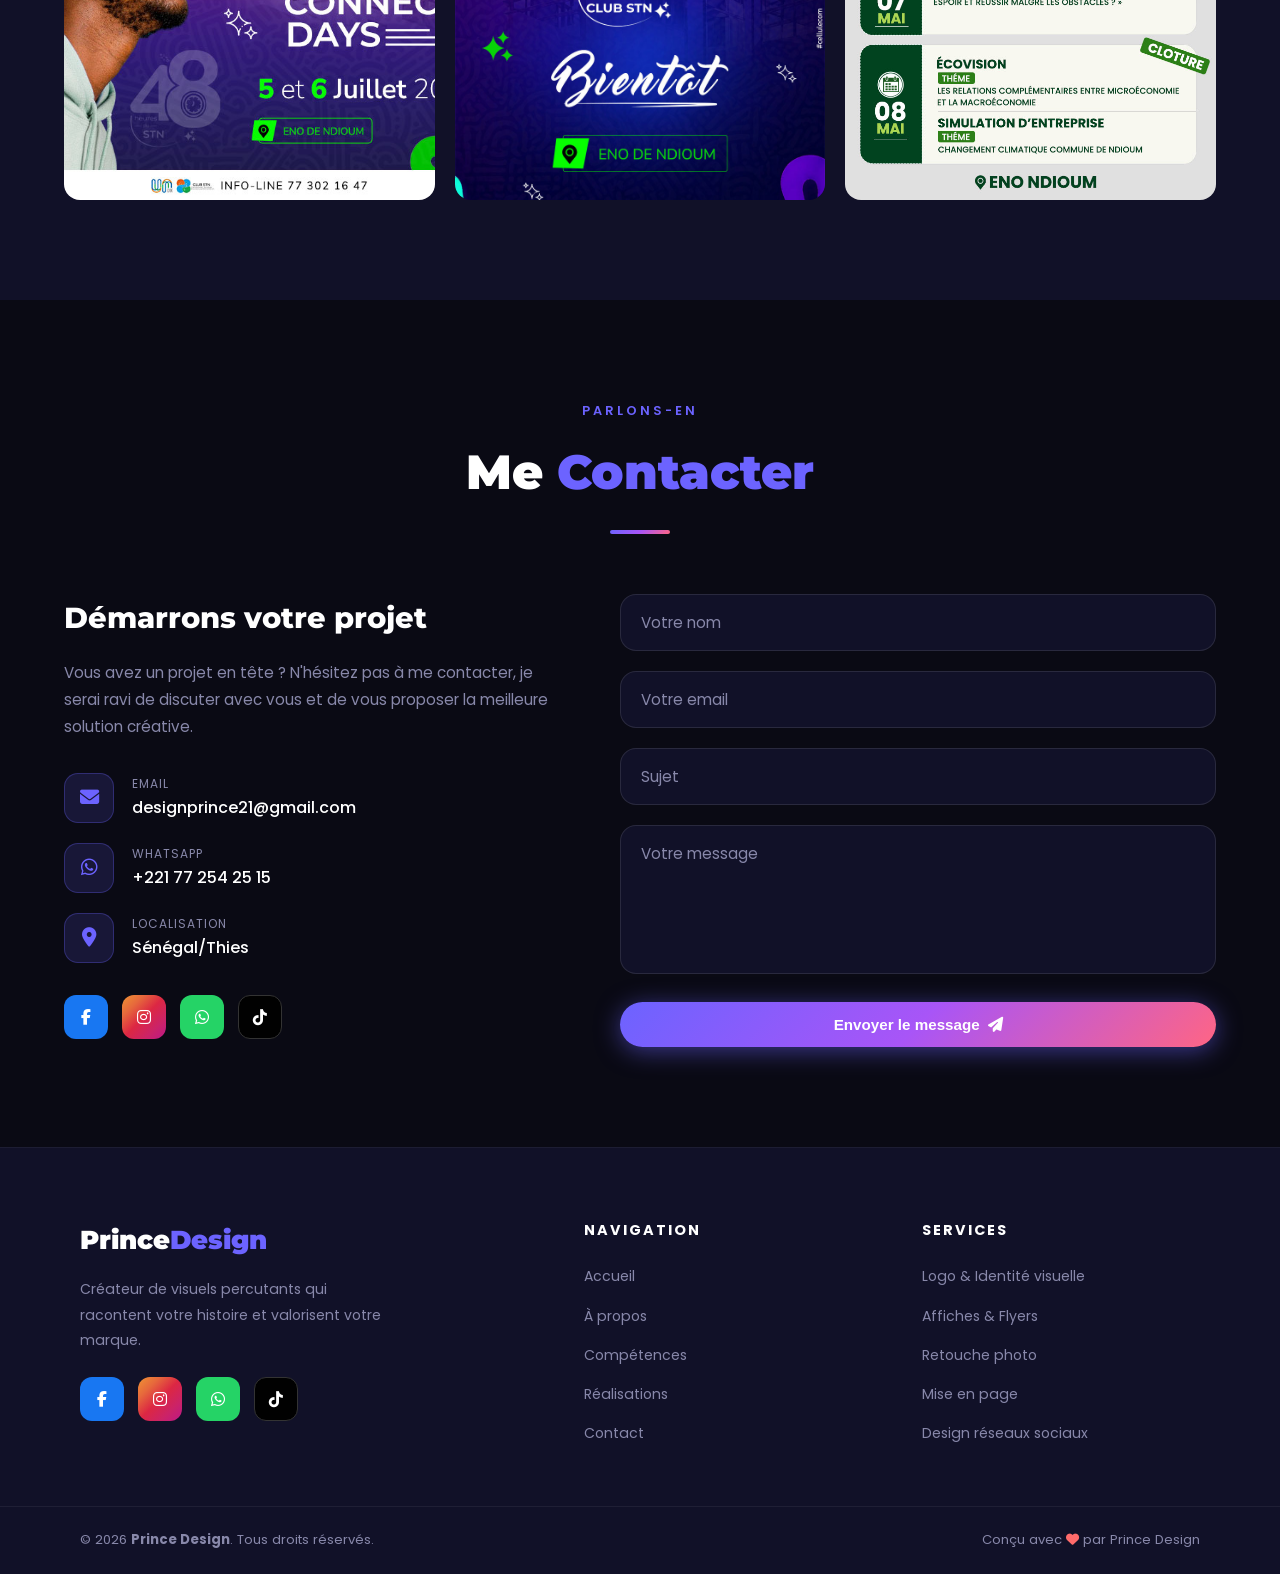
==== commit d360fdc8: "Add files via upload" ====
--- a/index.html
+++ b/index.html
@@ -317,7 +317,7 @@
         </div>
 
         <div class="portfolio-item reveal">
-          <img src="image/dddd.jpg" alt="Réalisation 21" />
+          <img src="image/48HH.jpg" alt="Réalisation 21" />
           <div class="portfolio-overlay">
             <i class="fas fa-expand-alt"></i>
           </div>
@@ -367,6 +367,20 @@
 
         <div class="portfolio-item reveal">
           <img src="image/stn.jpg" alt="Réalisation 28" />
+          <div class="portfolio-overlay">
+            <i class="fas fa-expand-alt"></i>
+          </div>
+        </div>
+
+        <div class="portfolio-item reveal">
+          <img src="image/chatbien.jpg" alt="Réalisation 29" />
+          <div class="portfolio-overlay">
+            <i class="fas fa-expand-alt"></i>
+          </div>
+        </div>
+
+        <div class="portfolio-item reveal">
+          <img src="image/AES.jpg" alt="Réalisation 30" />
           <div class="portfolio-overlay">
             <i class="fas fa-expand-alt"></i>
           </div>
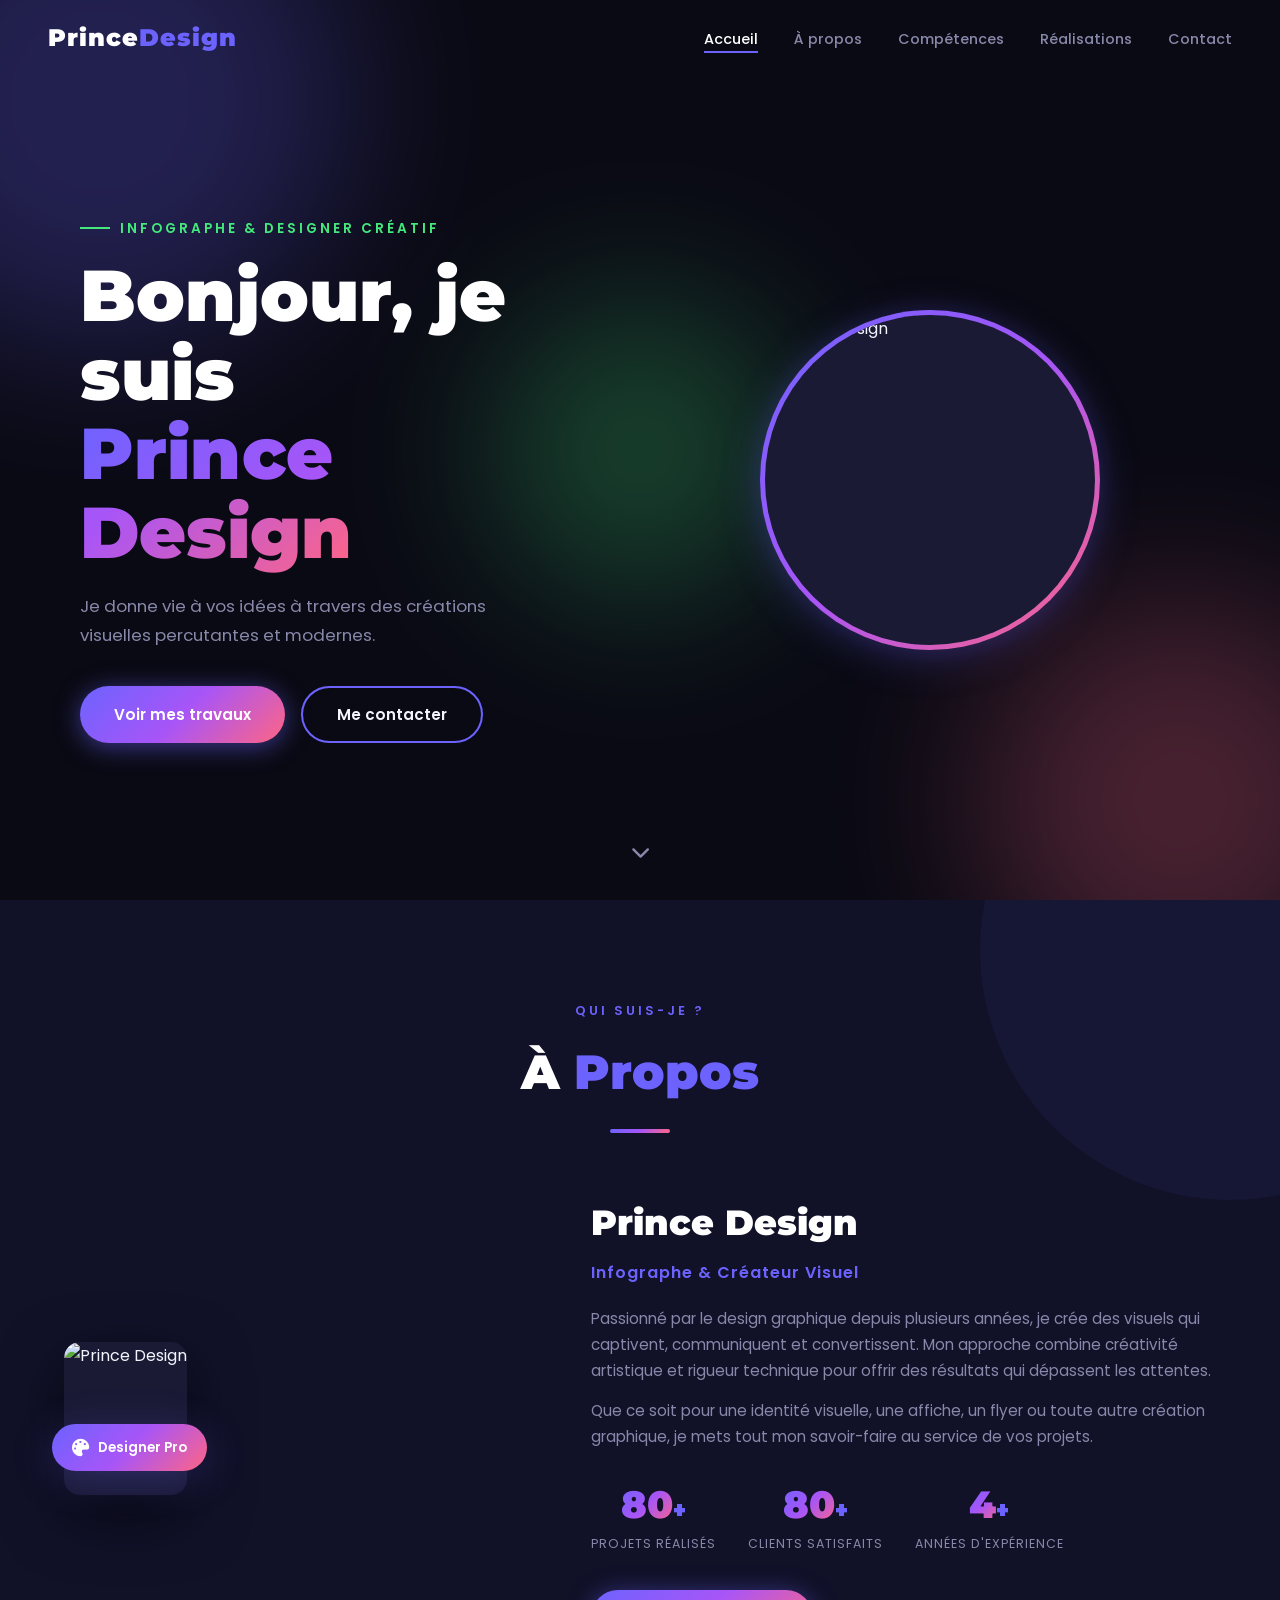
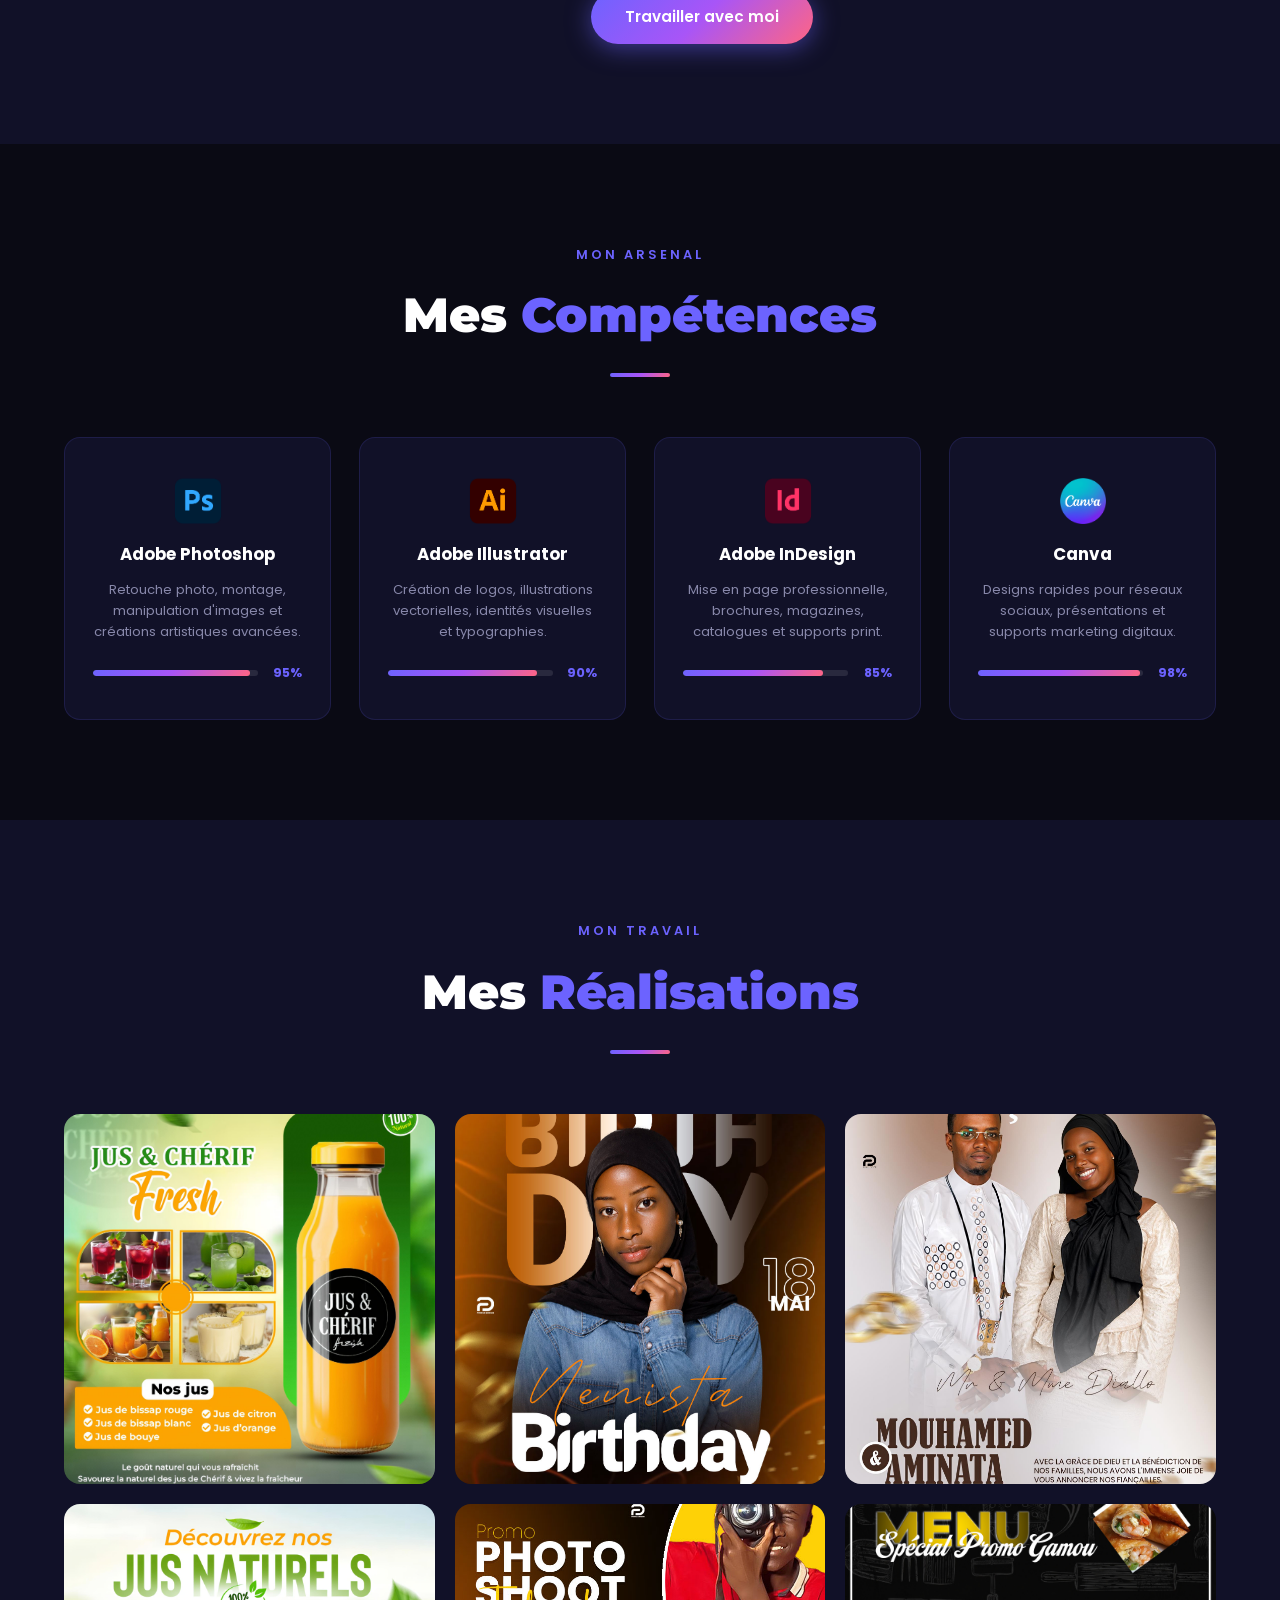
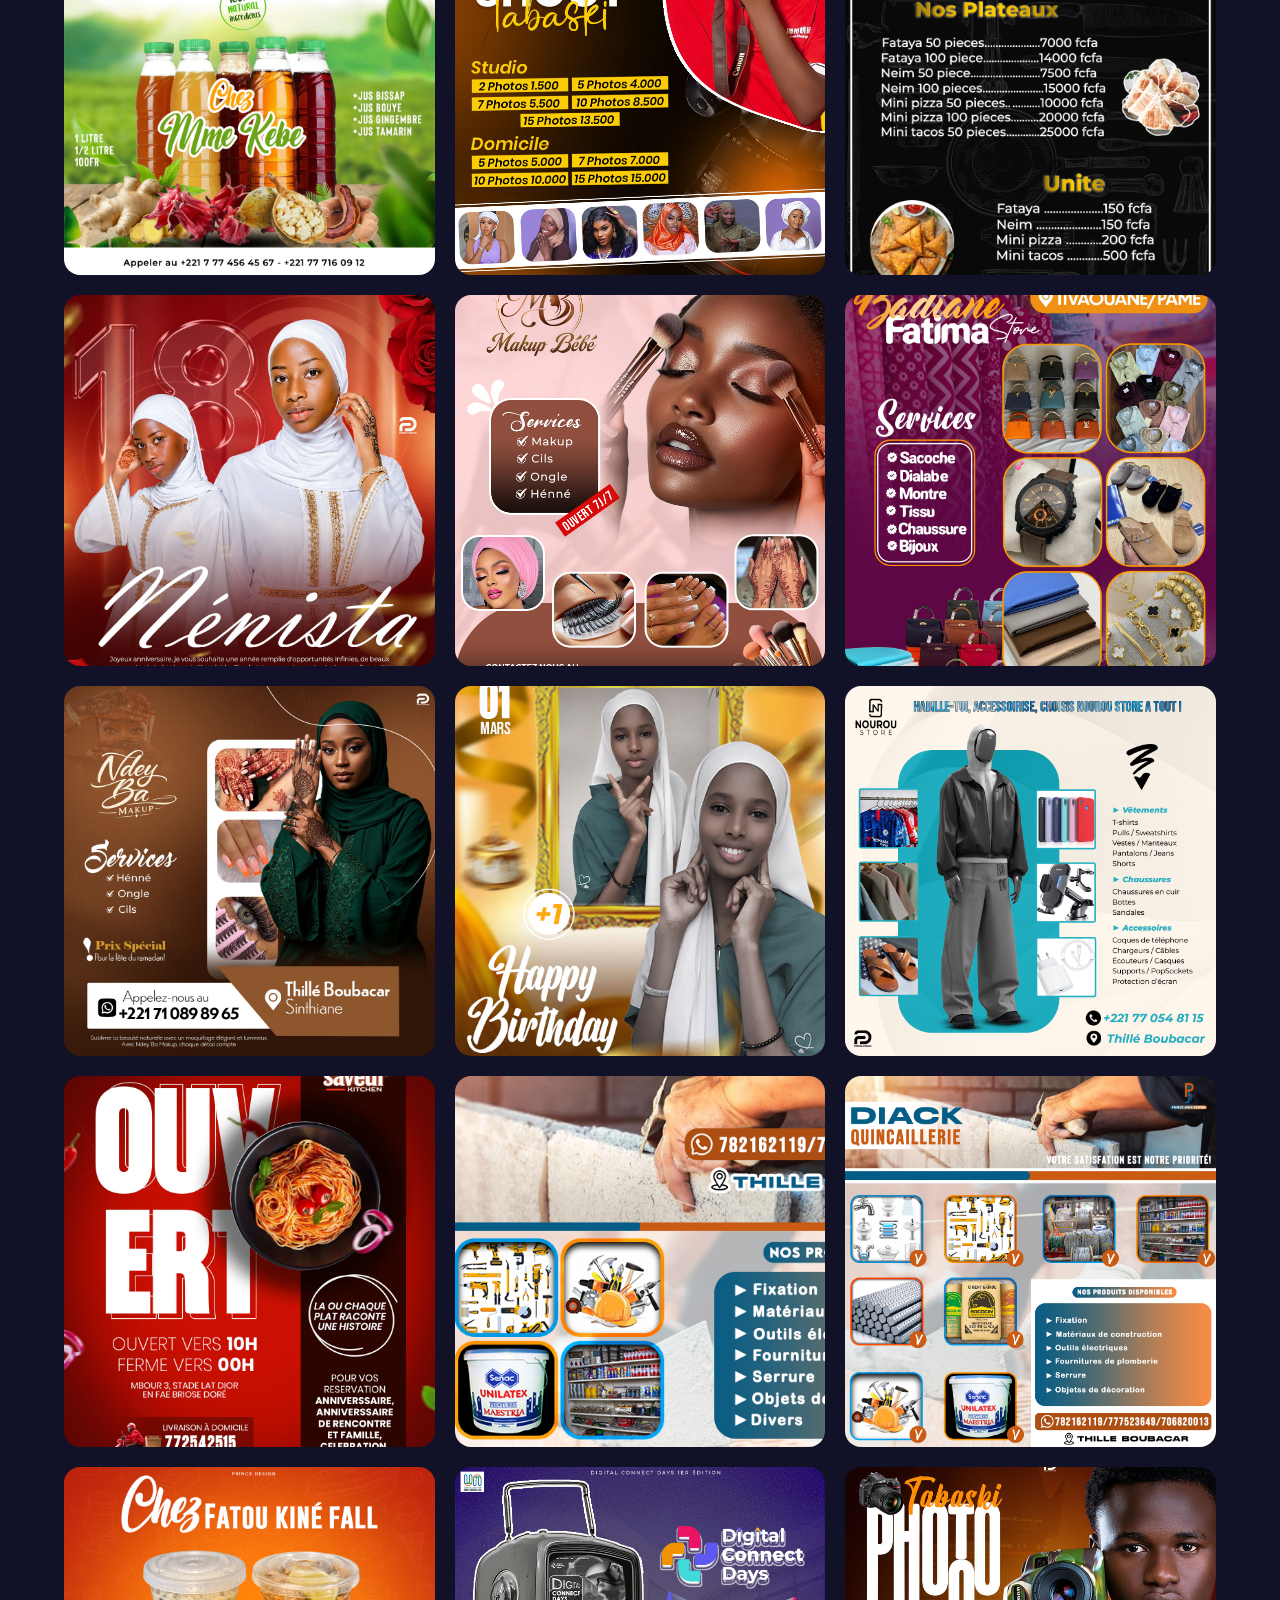
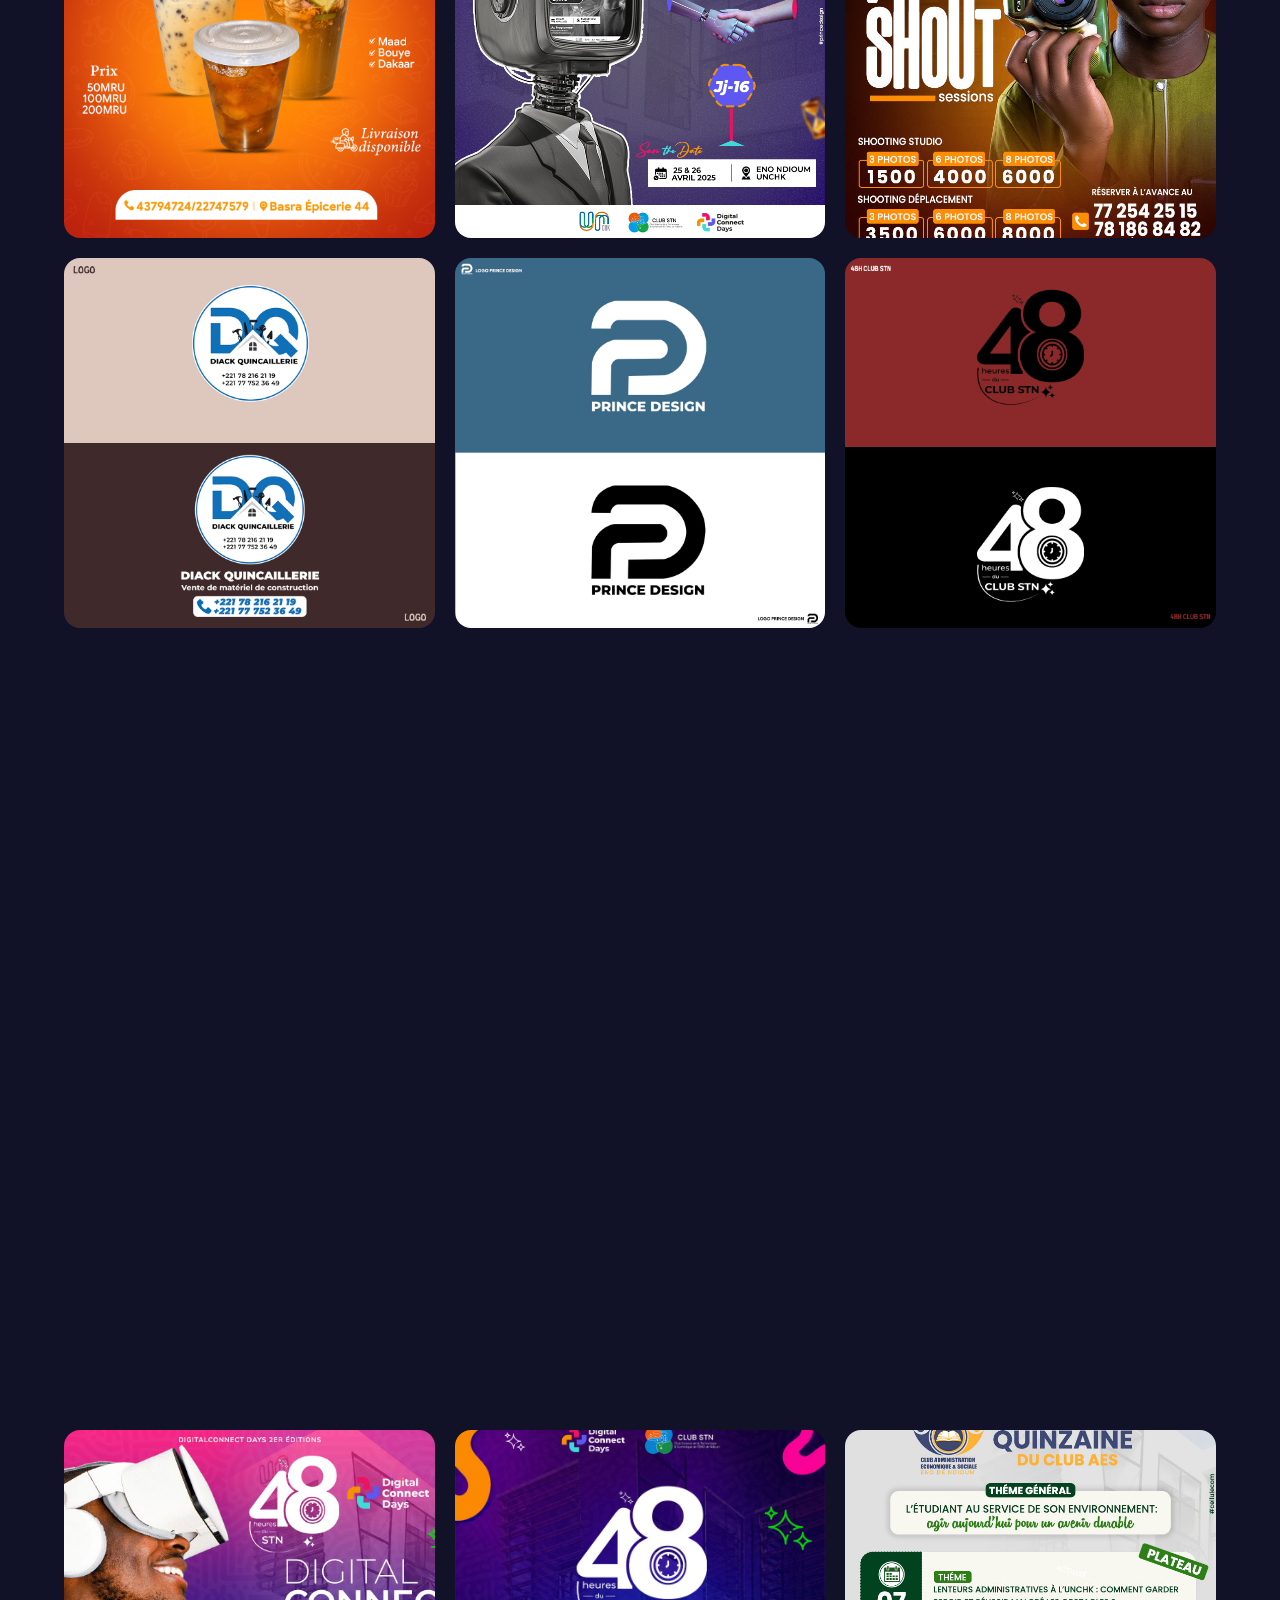
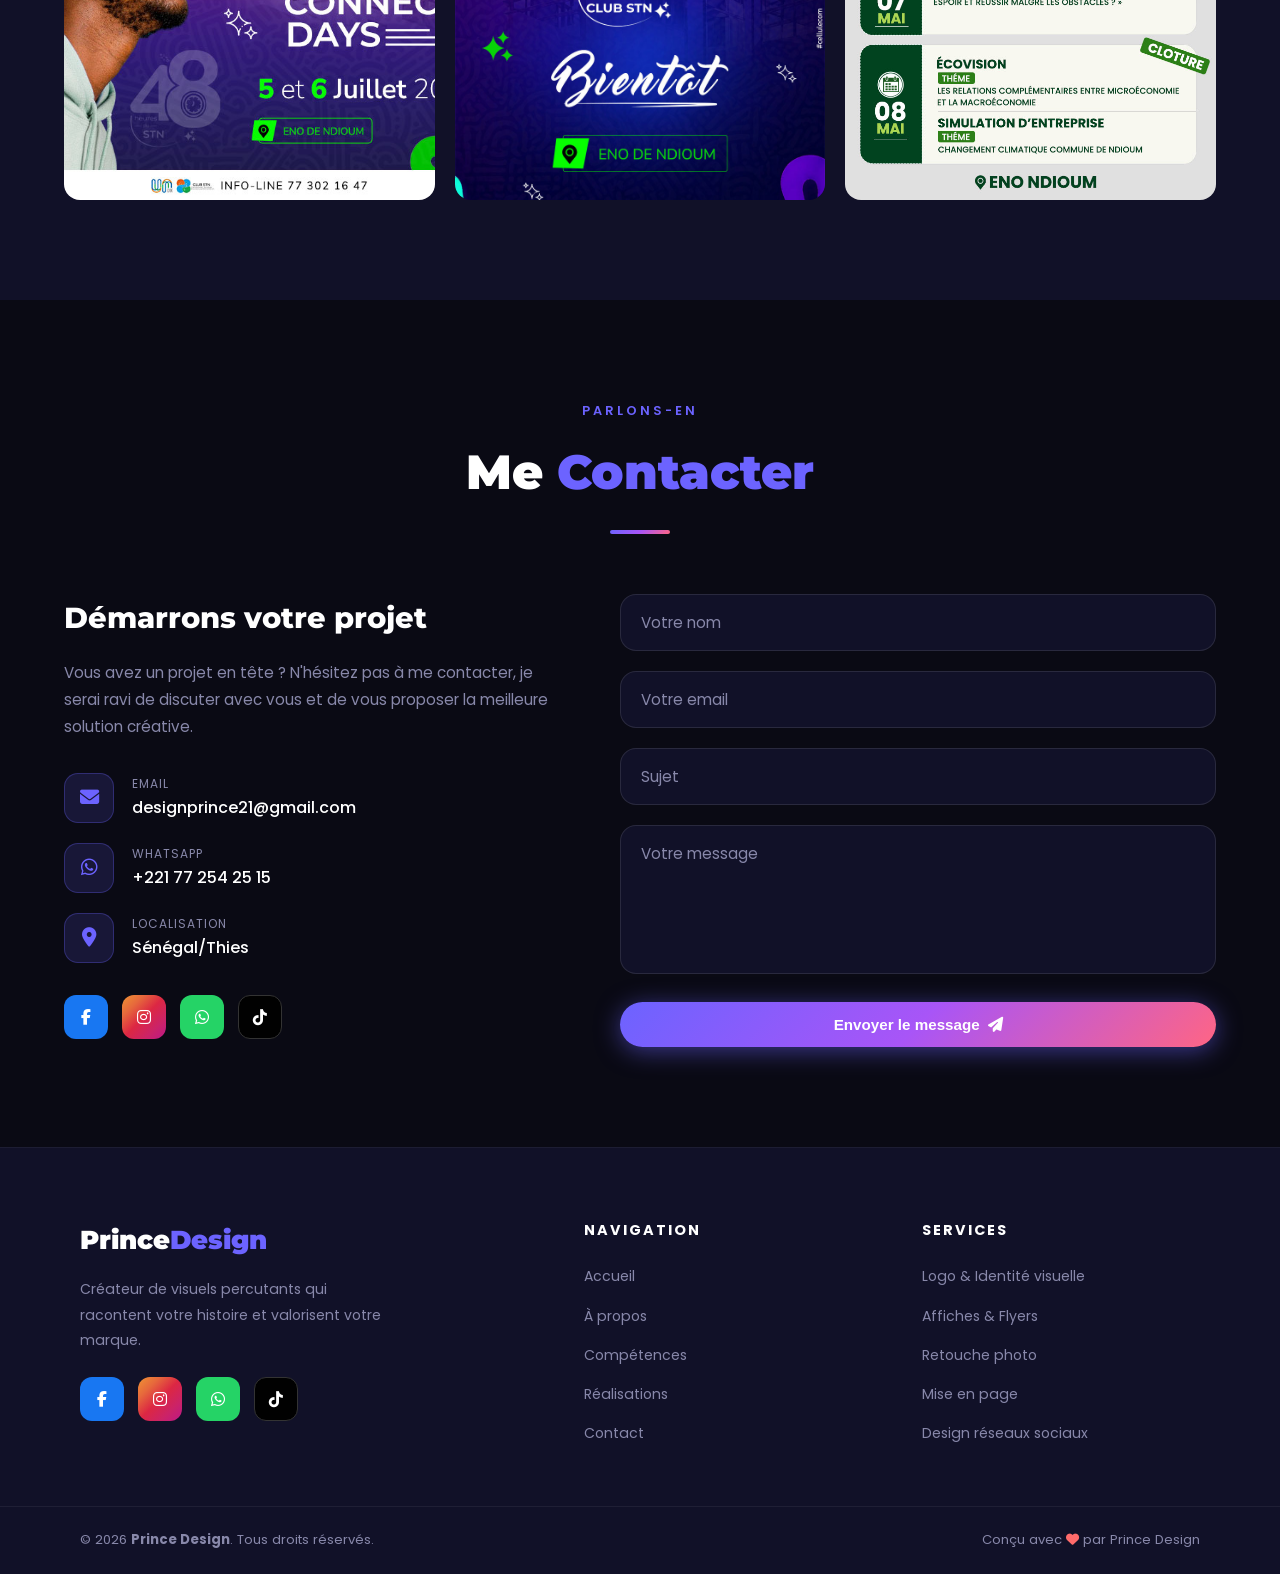
==== commit 2f6bec1a: "Add files via upload" ====
--- a/index.html
+++ b/index.html
@@ -185,7 +185,7 @@
       </div>
       <div class="portfolio-grid">
         <div class="portfolio-item reveal">
-          <img src="image/jus sserif.jpeg" alt="Réalisation 1" />
+          <img src="image/jus%20sserif.jpeg" alt="Réalisation 1" />
           <div class="portfolio-overlay">
             <i class="fas fa-expand-alt"></i>
           </div>
@@ -203,7 +203,7 @@
           </div>
         </div>
         <div class="portfolio-item reveal">
-          <img src="image/jus aicha.jpeg" alt="Réalisation 4" />
+          <img src="image/jus%20aicha.jpeg" alt="Réalisation 4" />
           <div class="portfolio-overlay">
             <i class="fas fa-expand-alt"></i>
           </div>
@@ -227,7 +227,7 @@
           </div>
         </div>
         <div class="portfolio-item reveal">
-          <img src="image/Makup copie.jpg" alt="Réalisation 8" />
+          <img src="image/Makup%20copie.jpg" alt="Réalisation 8" />
           <div class="portfolio-overlay">
             <i class="fas fa-expand-alt"></i>
           </div>
@@ -254,7 +254,7 @@
         </div>
 
         <div class="portfolio-item reveal">
-          <img src="image/nourou copie.jpg" alt="Réalisation 12" />
+          <img src="image/nourou.jpg" alt="Réalisation 12" />
           <div class="portfolio-overlay">
             <i class="fas fa-expand-alt"></i>
           </div>
@@ -268,14 +268,14 @@
         </div>
 
         <div class="portfolio-item reveal">
-          <img src="image/Alzo Boss 1.jpg" alt="Réalisation 14" />
-          <div class="portfolio-overlay">
-            <i class="fas fa-expand-alt"></i>
-          </div>
-        </div>
-
-        <div class="portfolio-item reveal">
-          <img src="image/Alzo Boss 2.jpg" alt="Réalisation 15" />
+          <img src="image/Alzo%20Boss%201.jpg" alt="Réalisation 14" />
+          <div class="portfolio-overlay">
+            <i class="fas fa-expand-alt"></i>
+          </div>
+        </div>
+
+        <div class="portfolio-item reveal">
+          <img src="image/Alzo%20Boss%202.jpg" alt="Réalisation 15" />
           <div class="portfolio-overlay">
             <i class="fas fa-expand-alt"></i>
           </div>
@@ -289,7 +289,7 @@
         </div>
 
         <div class="portfolio-item reveal">
-          <img src="image/Save the Date 1.jpg" alt="Réalisation 17" />
+          <img src="image/Save%20the%20Date%201.jpg" alt="Réalisation 17" />
           <div class="portfolio-overlay">
             <i class="fas fa-expand-alt"></i>
           </div>
@@ -324,7 +324,7 @@
         </div>
 
         <div class="portfolio-item reveal">
-          <img src="image/Plan de travail 3.jpg" alt="Réalisation 22" />
+          <img src="image/Plan%20de%20travail%203.jpg" alt="Réalisation 22" />
           <div class="portfolio-overlay">
             <i class="fas fa-expand-alt"></i>
           </div>
